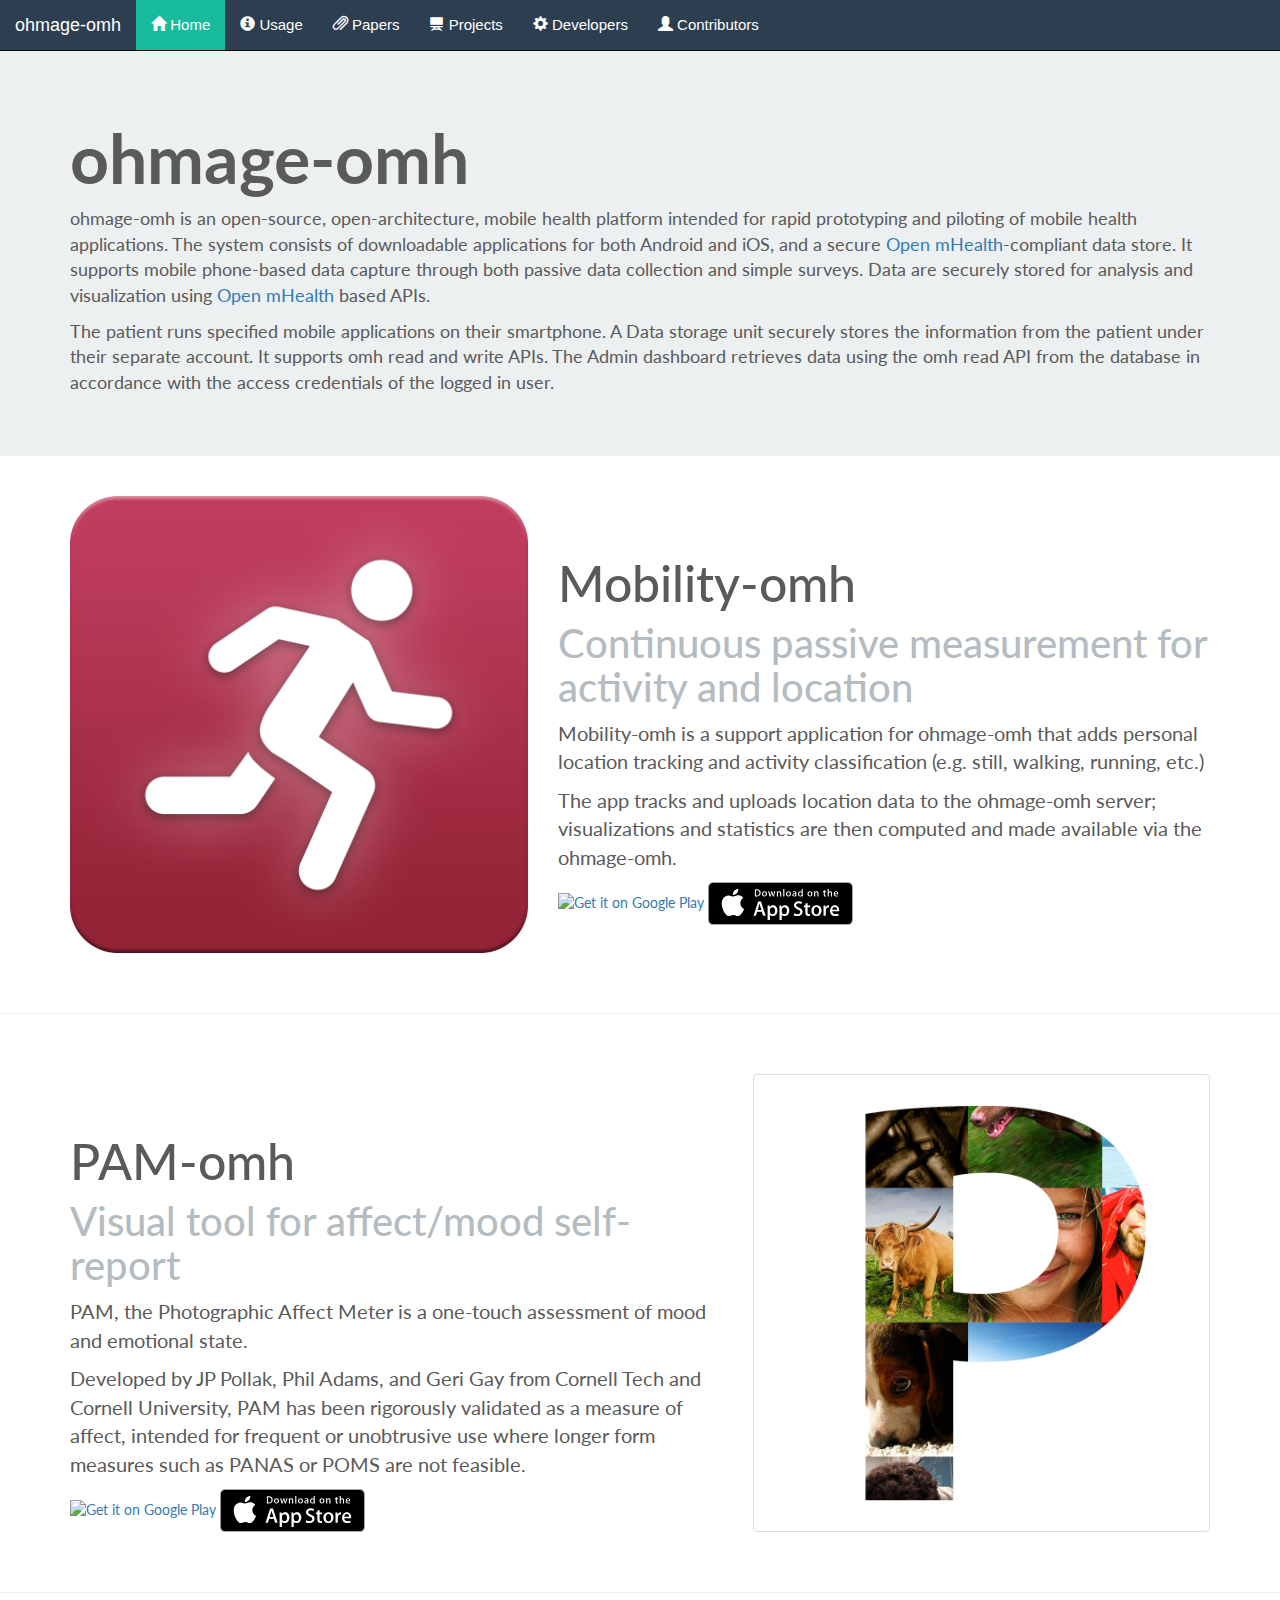
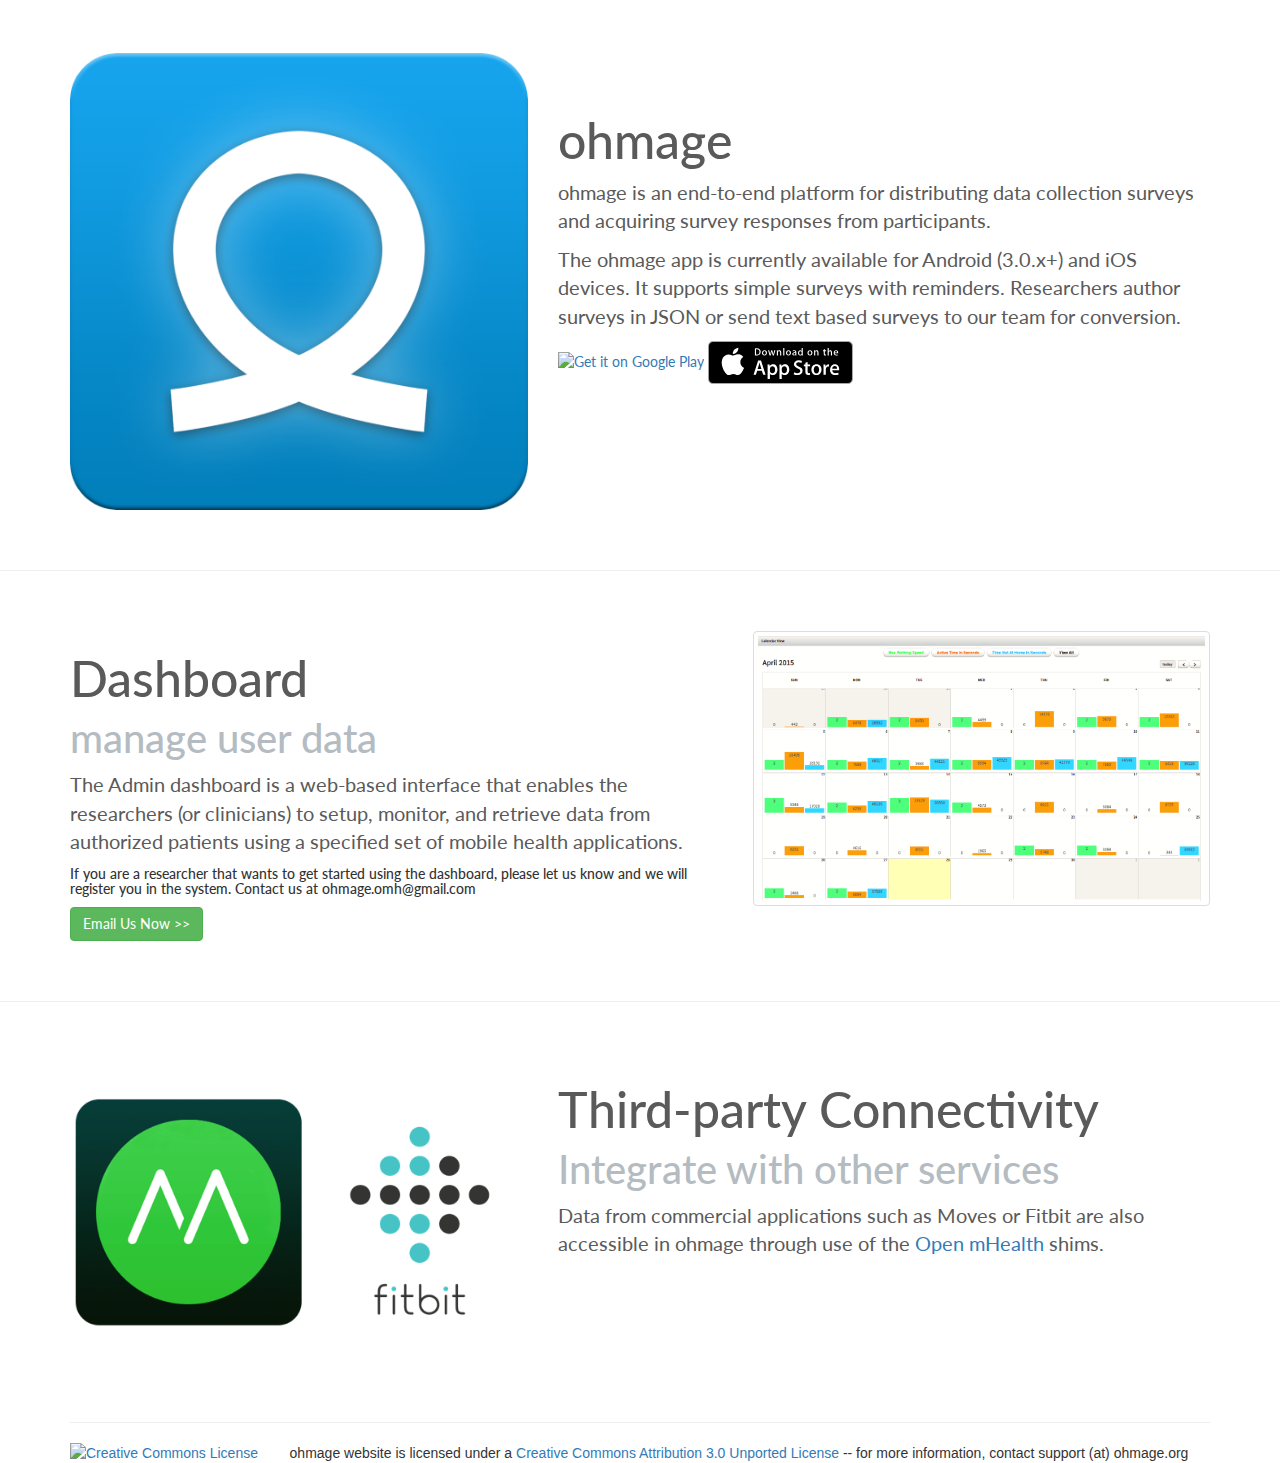
==== index.html @ 82a8e534 "Minor Content change" ====
<!DOCTYPE html PUBLIC "-//W3C//DTD XHTML 1.0 Transitional//EN" "http://www.w3.org/TR/xhtml1/DTD/xhtml1-transitional.dtd">
<html xmlns="http://www.w3.org/1999/xhtml">
<head>
<title>ohmage</title>
<meta http-equiv="content-type" content="text/html; charset=iso-8859-1"/>
<link href="style.css" rel="stylesheet" type="text/css"/>

<link rel="shortcut icon" href="static/images/favicon-gray.ico"/>

<!-- Begin IE Fixes (Don't touch unless you know what you're doing!)-->
	<!--[if IE]>
	<link type="text/css" href="ie.css" rel="stylesheet" />
	<![endif]-->
<!-- End of IE fixes -->
<!-- <link rel="stylesheet" href="foundation-5/css/foundation.css"> -->
  <!-- This is how you would link your custom stylesheet -->
<!-- <link rel="stylesheet" href="foundation-5/css/app.css"> -->

<link rel="stylesheet" href="https://maxcdn.bootstrapcdn.com/bootstrap/3.3.4/css/bootstrap.min.css">
<script src="https://maxcdn.bootstrapcdn.com/bootstrap/3.3.4/js/bootstrap.min.js"></script>

<link href='http://fonts.googleapis.com/css?family=Lato:300,400,700,900,100italic,300italic,400italic,700italic,900italic' rel='stylesheet' type='text/css'>
<!-- <script src="foundation-5/js/vendor/modernizr.js"></script> -->


</head>
<body>
  <div class="home-page">
    <nav class='navbar navbar-default navbar-static-top navbar-inverse'>
      <div class="container-fluid">
        <div class="navbar-header">
          <a class="navbar-brand" href="">
            <!-- <img src="login-logo.png"> -->
            ohmage-omh
          </a>
        </div>

        <ul class="nav navbar-nav header-area">
          <li class="active-background">
            <a class="item" href="index.html">
              <span class="glyphicon glyphicon-home" aria-hidden="true"></span> Home
            </a>
          </li>

          <li>
            <a class="item" href="usage.html">
             <span class="glyphicon glyphicon-info-sign" aria-hidden="true"></span> Usage
            </a>
          </li>

          <li>
            <a class="item" href="papers.html">
             <span class="glyphicon glyphicon-paperclip" aria-hidden="true"></span> Papers
            </a>
          </li>

          <li>
            <a class="item" href="projects.html">
              <span class="glyphicon glyphicon-blackboard" aria-hidden="true"></span> Projects
            </a>
          </li>

          <li>
            <a class="item" href="developer.html">
             <span class="glyphicon glyphicon-cog" aria-hidden="true"></span> Developers
            </a>
          </li>

          <li>
            <a class="item" href="contributors.html">
              <span class="glyphicon glyphicon-user" aria-hidden="true"></span> Contributors
            </a>
          </li>
        </ul>
      </div>
    </nav>
  </div>

  <div class="desc-page">
    <div class="container">
      <div class="row">
        <div class="col-md-12 desc-page-text">
          <h1>ohmage-omh</h1>
          <p>ohmage-omh is an open-source, open-architecture, mobile health platform intended for rapid prototyping and piloting of mobile health applications. The system consists of downloadable applications for both Android and iOS, and a secure <a href="http://www.openmhealth.org/">Open mHealth</a>-compliant data store. It supports mobile phone-based data capture through both passive data collection and simple surveys. Data are securely stored for analysis and visualization using <a href="http://www.openmhealth.org/">Open mHealth</a> based APIs.</p>

          <p>The patient runs specified mobile applications on their smartphone. A Data storage unit securely stores the information from the patient under their separate account. It supports omh read and write APIs. The Admin dashboard retrieves data using the omh read API from the database in accordance with the access credentials of the logged in user.</p>

          <!-- It supports mobile phone-based data capture through both passive data collection and simple surveys. Data are securely stored for analysis and visualization using based APIs. -->
        </div>
      </div>
    </div>
  </div>

  <div class="display-page">
    <div class="right-img-page container">
      <div class="row">
        <div class="col-md-5">
          <img src="static/images/mobility.png" class="img-rounded img-responsive" width="500" height="500">
        </div>

        <div class="col-md-7 more-padding-h1">
          <h1>Mobility-omh</h1>
          <h4>Continuous passive measurement for activity and location</h4>
          <p>Mobility-omh is a support application for ohmage-omh that adds personal location tracking and activity classification (e.g. still, walking, running, etc.)
          </p>
          <p>The app tracks and uploads location data to the ohmage-omh server; visualizations and statistics are then computed and made available via the ohmage-omh.</p>
          <a class="store_link play" target="_blank" href="https://play.google.com/store/apps/details?id=io.smalldatalab.android.mobility">
            <img alt="Get it on Google Play" src="https://developer.android.com/images/brand/en_generic_rgb_wo_45.png" />
          </a>
          <a class="store_link play" target="_blank" href="https://ohmage-omh.smalldata.io/ios/mobility.html"><img src="Download_on_the_App_Store_Badge_US-UK_135x40.svg" height='43'></a>
        </div>
      </div>
    </div>

    <hr>

    <div class="left-img-page container">
      <div class="row">
        <div class="col-md-7 more-padding-h1">
          <h1>PAM-omh</h1>
          <h4>Visual tool for affect/mood self-report</h4>
          <p>PAM, the Photographic Affect Meter is a one-touch assessment of mood and emotional state.
          </p>

          <p>Developed by JP Pollak, Phil Adams, and Geri Gay from Cornell Tech and Cornell University, PAM has been rigorously validated as a measure of affect, intended for frequent or unobtrusive use where longer form measures such as PANAS or POMS are not feasible.</p>
          <a class="store_link play" target="_blank" href="https://play.google.com/store/apps/details?id=io.smalldatalab.android.pam">
            <img alt="Get it on Google Play" src="https://developer.android.com/images/brand/en_generic_rgb_wo_45.png" />
          </a>
          <a class="store_link play" target="_blank" href="https://ohmage-omh.smalldata.io/ios/pam.html"><img src="Download_on_the_App_Store_Badge_US-UK_135x40.svg" height='43'></a>
        </div>

        <div class="col-md-5">
          <img src="static/images/pam.jpg" class="img-thumbnail img-responsive" width="500" height="500">
        </div>
      </div>
    </div>

    <hr>

    <div class="right-img-page container">
      <div class="row">
        <div class="col-md-5">
          <img src="static/images/ohmage.png" class="img-rounded img-responsive" width="500" height="500">
        </div>
        <div class="col-md-7 more-padding-h1">
          <h1>ohmage</h1>
          <p>ohmage is an end-to-end platform for distributing data collection surveys and acquiring survey responses from participants.
          </p>

          <p>The ohmage app is currently available for Android (3.0.x+) and iOS devices. It supports simple surveys with reminders. Researchers author surveys in JSON or send text based surveys to our team for conversion.
          </p>

            <a class="store_link play" target="_blank" href="https://play.google.com/store/apps/details?id=io.smalldatalab.android.ohmage">
              <img alt="Get it on Google Play" src="https://developer.android.com/images/brand/en_generic_rgb_wo_45.png" />
            </a>

            <a class="store_link itunes" href="https://ohmage-omh.smalldata.io/ios/ohmage.html" target="itunes_store"><img src="Download_on_the_App_Store_Badge_US-UK_135x40.svg" height='43'></a>
        </div>
      </div>
    </div>

    <hr>

    <div class="left-img-page container">
      <div class="row">
        <div class="col-md-7">
          <h1>Dashboard</h1>
          <h4>manage user data</h4>
          <p>The Admin dashboard is a web-based interface that enables the researchers (or clinicians) to setup, monitor, and retrieve data from authorized patients using a specified set of mobile health applications.</p>

          <h5>If you are a researcher that wants to get started using the dashboard, please let us know and we will register you in the system. Contact us at ohmage.omh@gmail.com</h5>
          <a href="mailto:ohmage.omh@gmail.com?Subject=Potential%20Researcher" target="_top"><button class="btn btn-success">Email Us Now >></button></a>
        </div>

        <div class="col-md-5">
          <img src="dashboard-image.png" class="img-thumbnail img-responsive">
        </div>
      </div>
    </div>

    <hr>

    <div class="right-img-page container">
      <div class="row">
        <div class="col-md-5">
          <img src="third-party.png" class="img-rounded img-responsive">
        </div>
        <div class="col-md-7">
          <h1>Third-party Connectivity</h1>
          <h4>Integrate with other services</h4>
          <p>Data from commercial applications such as Moves or Fitbit are also accessible in ohmage through use of the <a href="http://www.openmhealth.org/">Open mHealth</a> shims.</p>

          <a href="">
            <!-- <button class="btn btn-success">Learn More >></button> -->
          </a>

        </div>
      </div>
    </div>

    <nav class="footer">
      <div class="container">
        <div class="row">
          <div class="col-md-12">
            <hr>
            <a rel="license" href="http://creativecommons.org/licenses/by/3.0/deed.en_US"><img alt="Creative Commons License" style="border-width:0; float: left; margin-right: 10px;" src="http://i.creativecommons.org/l/by/3.0/80x15.png"></a>
            <span xmlns:dct="http://purl.org/dc/terms/" property="dct:title">ohmage website</span> is licensed under a <a rel="license" href="http://creativecommons.org/licenses/by/3.0/deed.en_US">Creative Commons Attribution 3.0 Unported License</a> -- for more information, contact support (at) ohmage.org
          </div>
        </div>
      </div>
    </nav>
  </div>
</body>
</html>
---- style.css ----
/*
=======================================================
Lemon CSS

Released for OSWD and OWD.
Coded by Anthony Yeung (http://smallpark.org)
May 24 2005
It would be nice if you could leave this here, thanks.
=======================================================
*/



html {
	font-family: "Lato", "Helvetica Neue", Helvetica, Arial, sans-serif;
	text-align:center;
	background-color: #ecf0f1;
	height: 100%;

}
.wrapper {
	min-height: 100%;
	background-color: #ecf0f1;
}

.contributor-area {
  padding-bottom: 200px;
}
.developer-content {
	margin-bottom: 280px;
}
.name h1 {
	color: white;
	background-color: #2c3e50;
}

.desc-page {
	background-color: #ecf0f1;
	width: 100%;
	padding-top: 50px;
	padding-bottom: 50px;
}

.desc-page-text {
	text-align: left;
	font-family: "Lato", "Helvetica Neue", Helvetica, Arial, sans-serif;
  font-size: 18px;
  color: #5a5a5a;
}

.desc-page-text h1 {
	font-size: 68px;
	font-weight: bold;
	color: #5a5a5a;
}

.right-img-page {
	text-align: left;
	font-family: "Lato", "Helvetica Neue", Helvetica, Arial, sans-serif;
	padding-top: 40px;
	padding-bottom: 40px;
}

.right-img-page p {
	font-size: 20px;
	color: #5a5a5a;
}


.left-img-page {
	text-align: left;
	font-family: "Lato", "Helvetica Neue", Helvetica, Arial, sans-serif;
	padding-top: 40px;
	padding-bottom: 40px;
}

.left-img-page h1 {
  color: #5a5a5a;
  font-size: 50px;
}

.more-padding-h1 h1 {
	margin-top: 60px;
}

.left-img-page h4 {
  color: #b4bcc2;
  font-size: 40px;
}

.right-img-page h1 {
  color: #5a5a5a;
  font-size: 50px;
}

.right-img-page h4 {
  color: #b4bcc2;
  font-size: 40px;
}

.navbar {
	margin-bottom: 0 !important;
	background-color: #2c3e50 !important;
	font-size: 15px;
}
.navbar-brand {
	color: white !important;
}

.navbar-default .navbar-nav > li > a {
	color: white !important;
}

.navbar-default .navbar-nav > li > a:hover {
	color: #18bc9c !important;
}

.btn-primary {
  background-color: #2c3e50 !important;
  font-size: 20px;
  padding: 18px 27px !important;
}

.left-img-page p {
	font-size: 20px;
	color: #5a5a5a;
}

.content-area {
	background-color: #ecf0f1;
	text-align: left;
	padding-top: 20px;
}

.content-area h1 {
  font-size: 45px;
  font-weight: bold;
	color: #5a5a5a;
}

.content-area h4 {
  font-size: 25px;
	color: #b4bcc2;
}

.dl-horizontal dt {
  font-size: 20px;
	color: #b4bcc2;
	white-space: normal;
	width: 600px;
}

.developer-content a {
	font-size: 17px;
}

.developer-content b {
	font-size: 22px;
}

.researcher-area dd {
  padding-top: 10px;
  font-size: 15px;
}



.active-background {
	background-color: #18bc9c;
}
---- ie.css ----
/* IE CSS Fixes for IE 6.0 */

#navigation {
padding-top: 15px;
float: right;
}
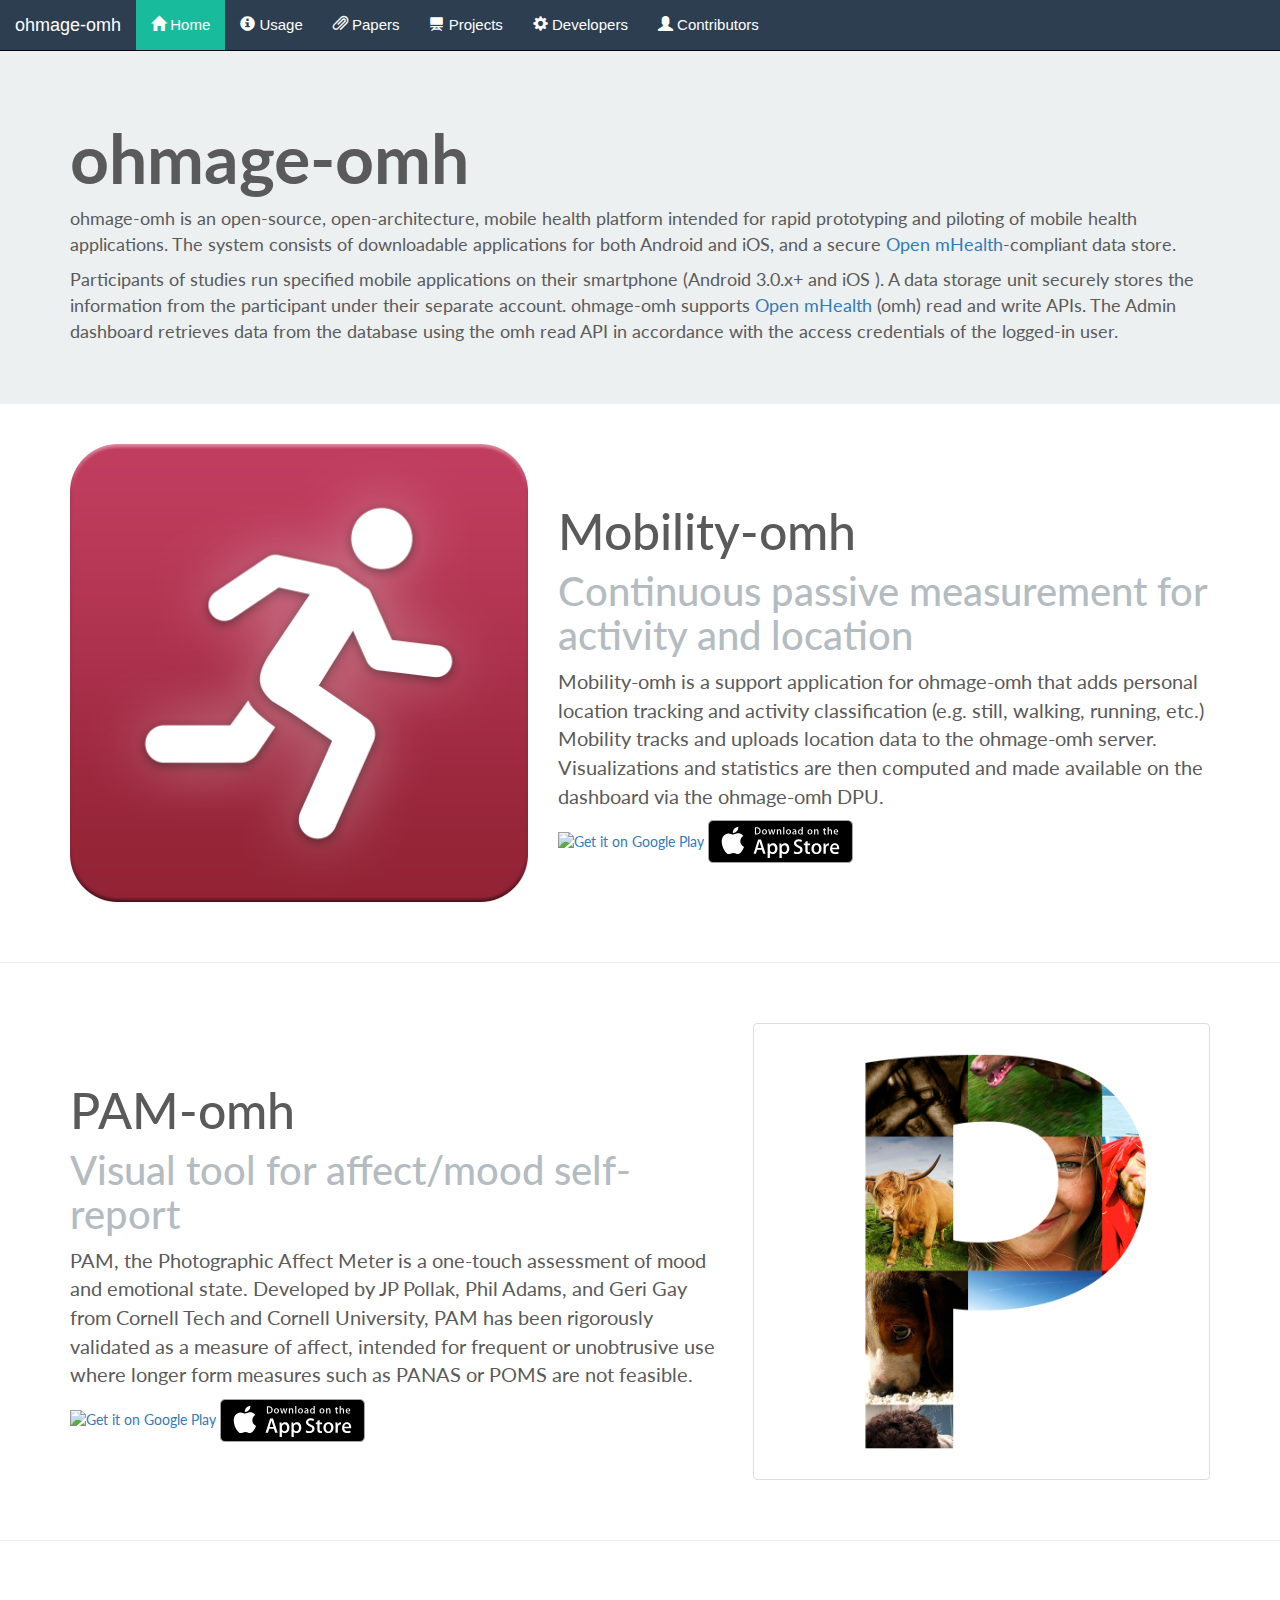
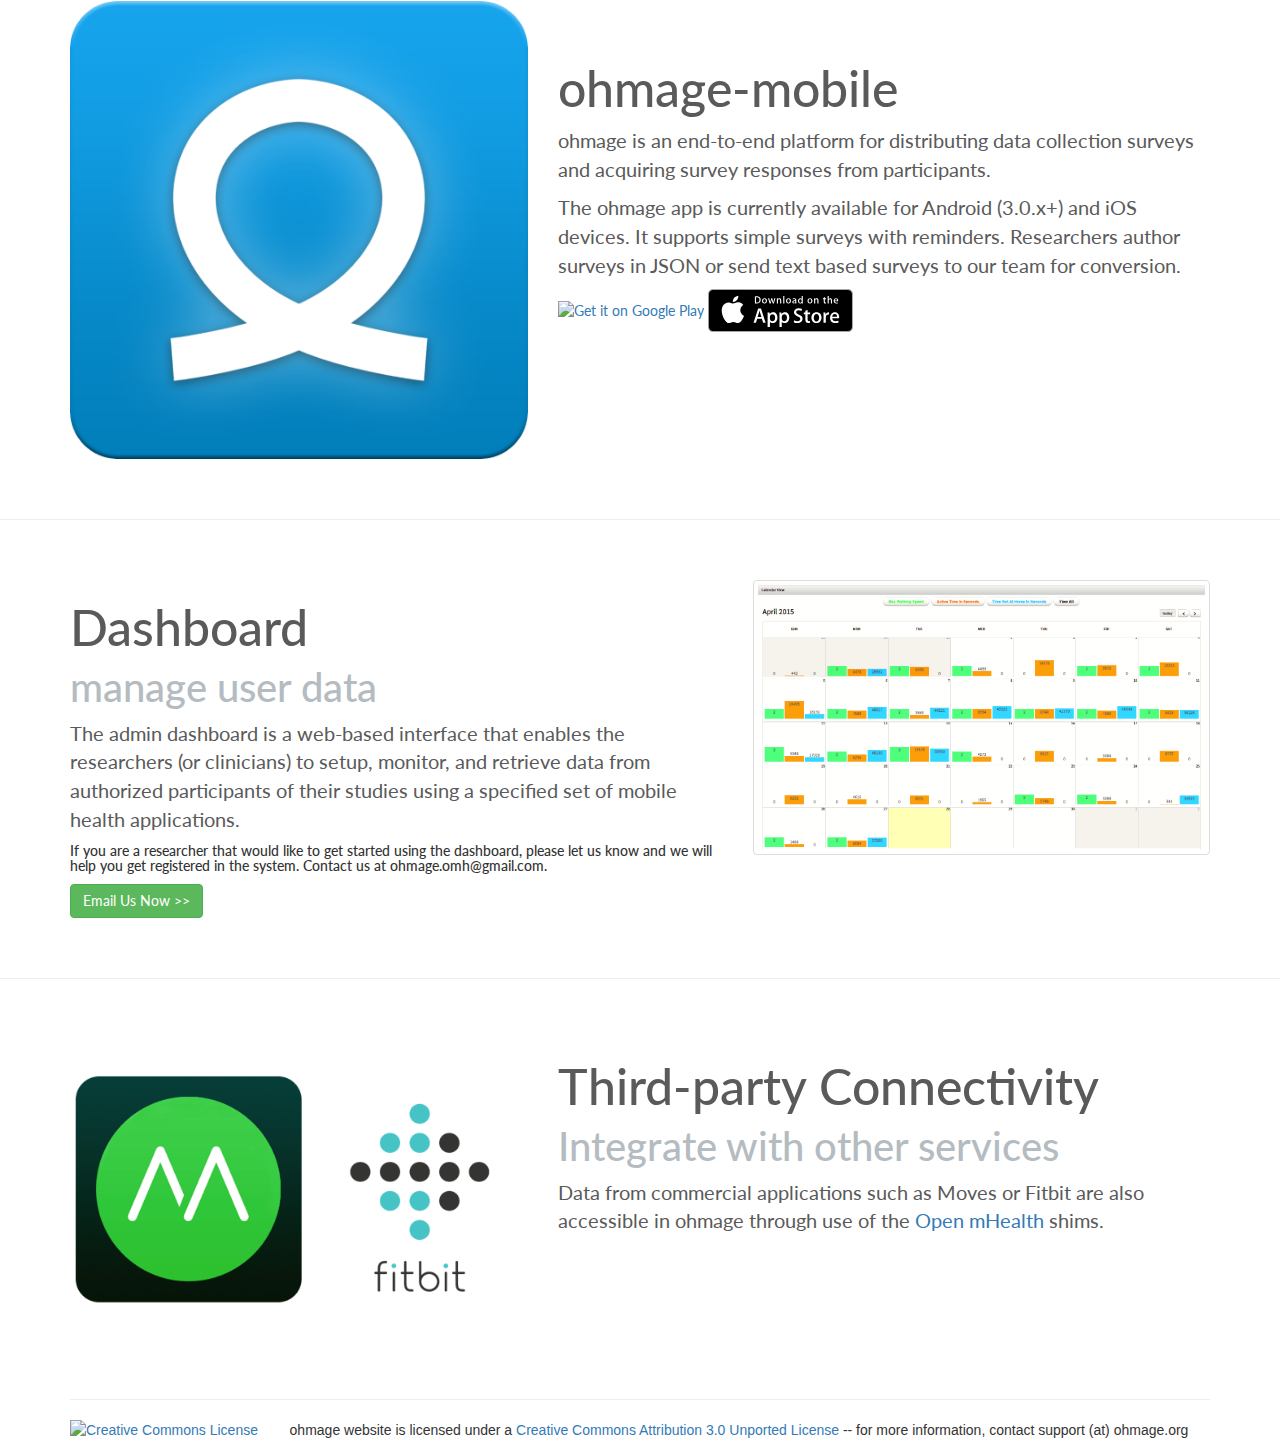
==== commit e770ed9b: "Review from Ivy" ====
--- a/index.html
+++ b/index.html
@@ -81,9 +81,9 @@
       <div class="row">
         <div class="col-md-12 desc-page-text">
           <h1>ohmage-omh</h1>
-          <p>ohmage-omh is an open-source, open-architecture, mobile health platform intended for rapid prototyping and piloting of mobile health applications. The system consists of downloadable applications for both Android and iOS, and a secure <a href="http://www.openmhealth.org/">Open mHealth</a>-compliant data store. It supports mobile phone-based data capture through both passive data collection and simple surveys. Data are securely stored for analysis and visualization using <a href="http://www.openmhealth.org/">Open mHealth</a> based APIs.</p>
-
-          <p>The patient runs specified mobile applications on their smartphone. A Data storage unit securely stores the information from the patient under their separate account. It supports omh read and write APIs. The Admin dashboard retrieves data using the omh read API from the database in accordance with the access credentials of the logged in user.</p>
+          <p>ohmage-omh is an open-source, open-architecture, mobile health platform intended for rapid prototyping and piloting of mobile health applications. The system consists of downloadable applications for both Android and iOS, and a secure <a href="http://www.openmhealth.org/">Open mHealth</a>-compliant data store.</p>
+
+          <p>Participants of studies run specified mobile applications on their smartphone (Android 3.0.x+ and iOS ). A data storage unit securely stores the information from the participant under their separate account. ohmage-omh supports <a href="http://www.openmhealth.org/">Open mHealth</a> (omh) read and write APIs. The Admin dashboard retrieves data from the database using the omh read API in accordance with the access credentials of the logged-in user.</p>
 
           <!-- It supports mobile phone-based data capture through both passive data collection and simple surveys. Data are securely stored for analysis and visualization using based APIs. -->
         </div>
@@ -101,9 +101,8 @@
         <div class="col-md-7 more-padding-h1">
           <h1>Mobility-omh</h1>
           <h4>Continuous passive measurement for activity and location</h4>
-          <p>Mobility-omh is a support application for ohmage-omh that adds personal location tracking and activity classification (e.g. still, walking, running, etc.)
-          </p>
-          <p>The app tracks and uploads location data to the ohmage-omh server; visualizations and statistics are then computed and made available via the ohmage-omh.</p>
+          <p>Mobility-omh is a support application for ohmage-omh that adds personal location tracking and activity classification (e.g. still, walking, running, etc.) Mobility tracks and uploads location data to the ohmage-omh server. Visualizations and statistics are then computed and made available on the dashboard via the ohmage-omh DPU.</p>
+
           <a class="store_link play" target="_blank" href="https://play.google.com/store/apps/details?id=io.smalldatalab.android.mobility">
             <img alt="Get it on Google Play" src="https://developer.android.com/images/brand/en_generic_rgb_wo_45.png" />
           </a>
@@ -119,10 +118,7 @@
         <div class="col-md-7 more-padding-h1">
           <h1>PAM-omh</h1>
           <h4>Visual tool for affect/mood self-report</h4>
-          <p>PAM, the Photographic Affect Meter is a one-touch assessment of mood and emotional state.
-          </p>
-
-          <p>Developed by JP Pollak, Phil Adams, and Geri Gay from Cornell Tech and Cornell University, PAM has been rigorously validated as a measure of affect, intended for frequent or unobtrusive use where longer form measures such as PANAS or POMS are not feasible.</p>
+          <p>PAM, the Photographic Affect Meter is a one-touch assessment of mood and emotional state. Developed by JP Pollak, Phil Adams, and Geri Gay from Cornell Tech and Cornell University, PAM has been rigorously validated as a measure of affect, intended for frequent or unobtrusive use where longer form measures such as PANAS or POMS are not feasible.</p>
           <a class="store_link play" target="_blank" href="https://play.google.com/store/apps/details?id=io.smalldatalab.android.pam">
             <img alt="Get it on Google Play" src="https://developer.android.com/images/brand/en_generic_rgb_wo_45.png" />
           </a>
@@ -143,7 +139,7 @@
           <img src="static/images/ohmage.png" class="img-rounded img-responsive" width="500" height="500">
         </div>
         <div class="col-md-7 more-padding-h1">
-          <h1>ohmage</h1>
+          <h1>ohmage-mobile</h1>
           <p>ohmage is an end-to-end platform for distributing data collection surveys and acquiring survey responses from participants.
           </p>
 
@@ -166,9 +162,9 @@
         <div class="col-md-7">
           <h1>Dashboard</h1>
           <h4>manage user data</h4>
-          <p>The Admin dashboard is a web-based interface that enables the researchers (or clinicians) to setup, monitor, and retrieve data from authorized patients using a specified set of mobile health applications.</p>
-
-          <h5>If you are a researcher that wants to get started using the dashboard, please let us know and we will register you in the system. Contact us at ohmage.omh@gmail.com</h5>
+          <p>The admin dashboard is a web-based interface that enables the researchers (or clinicians) to setup, monitor, and retrieve data from authorized participants of their studies using a specified set of mobile health applications.</p>
+
+          <h5>If you are a researcher that would like to get started using the dashboard, please let us know and we will help you get registered in the system. Contact us at ohmage.omh@gmail.com.</h5>
           <a href="mailto:ohmage.omh@gmail.com?Subject=Potential%20Researcher" target="_top"><button class="btn btn-success">Email Us Now >></button></a>
         </div>
 
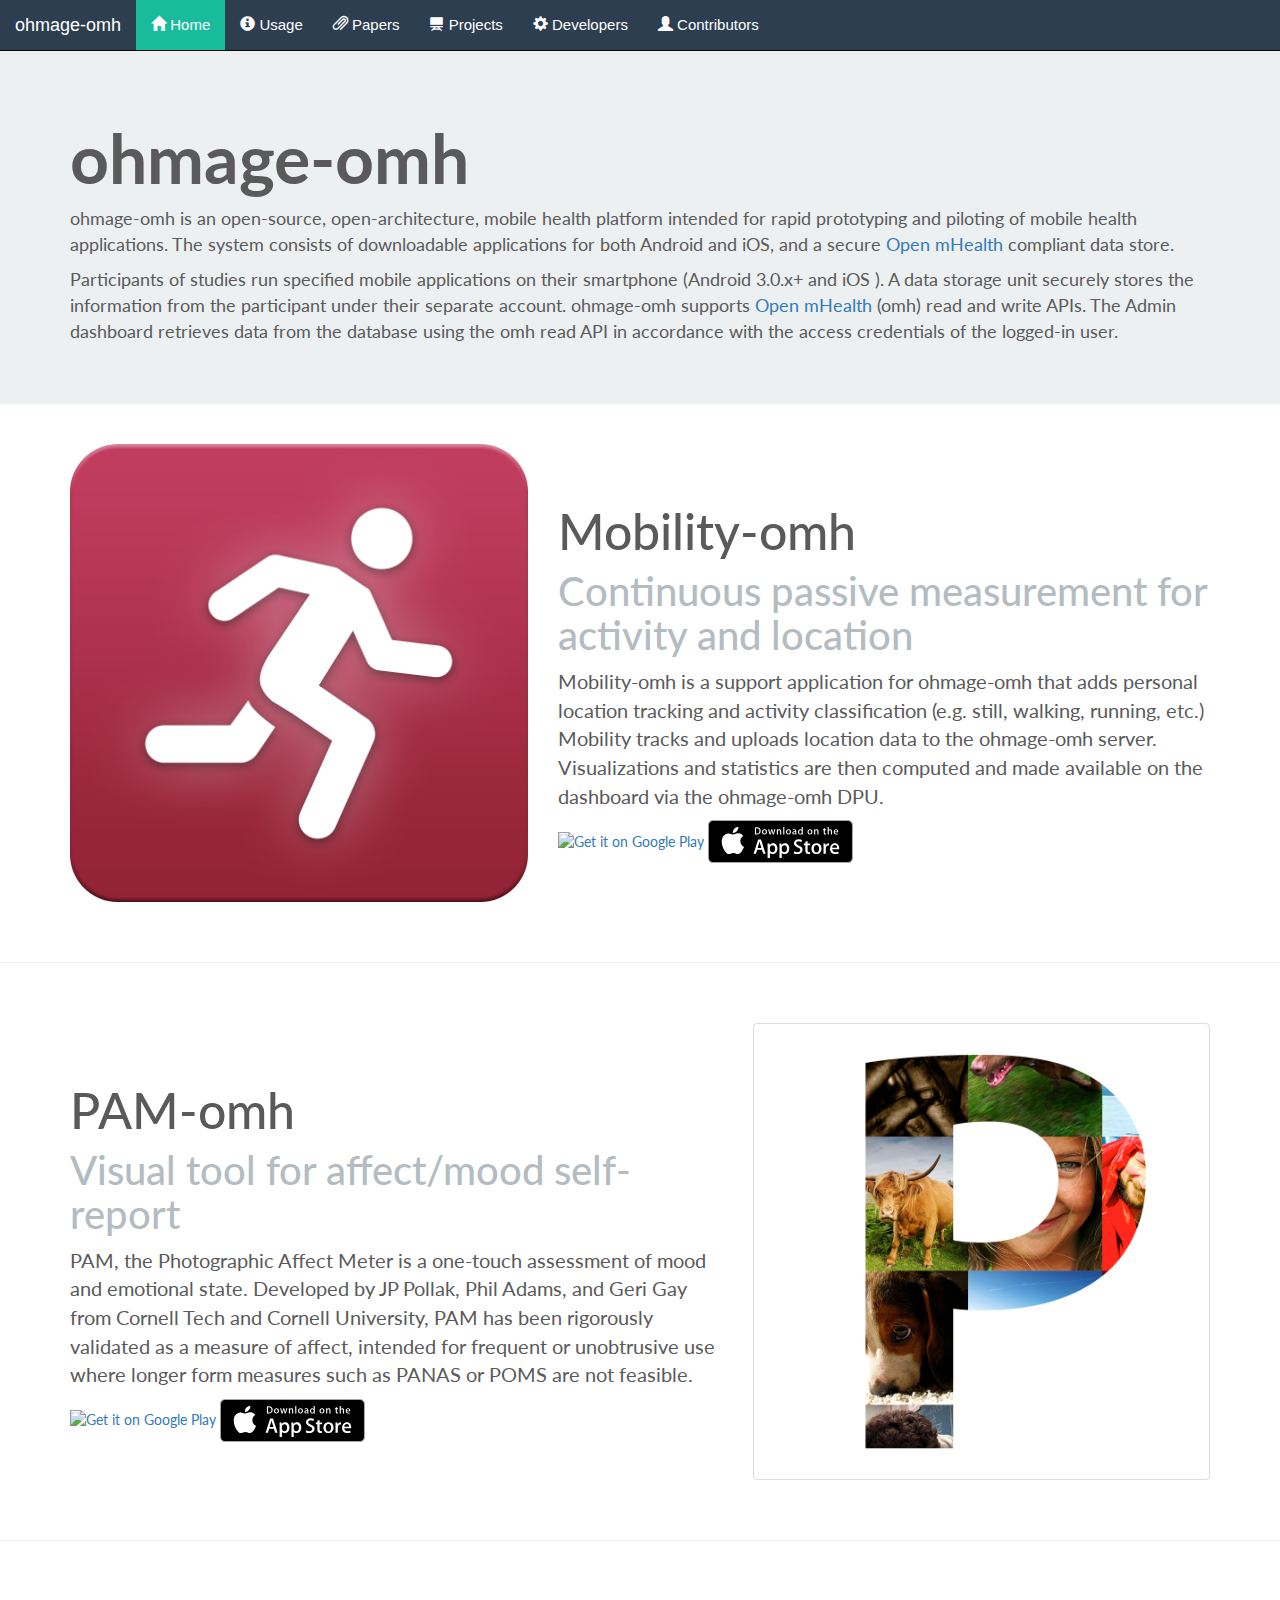
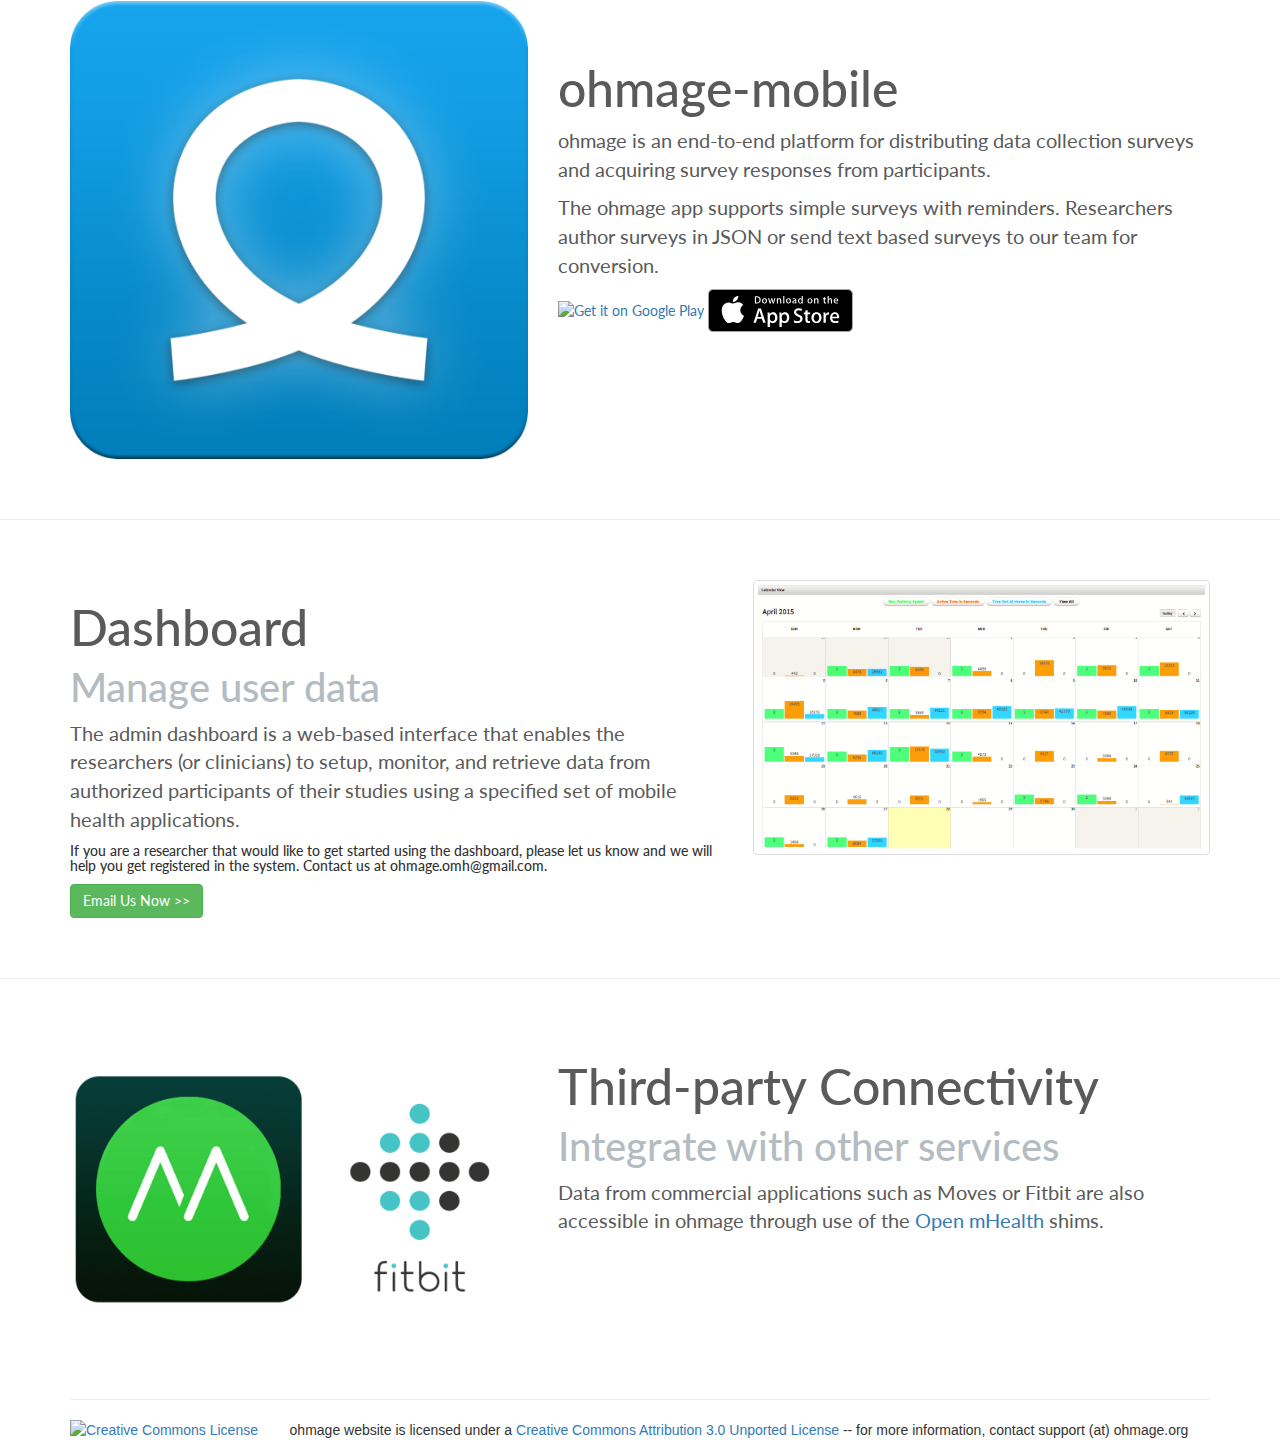
==== commit 848d8253: "Double checking for content" ====
--- a/index.html
+++ b/index.html
@@ -81,7 +81,7 @@
       <div class="row">
         <div class="col-md-12 desc-page-text">
           <h1>ohmage-omh</h1>
-          <p>ohmage-omh is an open-source, open-architecture, mobile health platform intended for rapid prototyping and piloting of mobile health applications. The system consists of downloadable applications for both Android and iOS, and a secure <a href="http://www.openmhealth.org/">Open mHealth</a>-compliant data store.</p>
+          <p>ohmage-omh is an open-source, open-architecture, mobile health platform intended for rapid prototyping and piloting of mobile health applications. The system consists of downloadable applications for both Android and iOS, and a secure <a href="http://www.openmhealth.org/">Open mHealth</a> compliant data store.</p>
 
           <p>Participants of studies run specified mobile applications on their smartphone (Android 3.0.x+ and iOS ). A data storage unit securely stores the information from the participant under their separate account. ohmage-omh supports <a href="http://www.openmhealth.org/">Open mHealth</a> (omh) read and write APIs. The Admin dashboard retrieves data from the database using the omh read API in accordance with the access credentials of the logged-in user.</p>
 
@@ -143,7 +143,7 @@
           <p>ohmage is an end-to-end platform for distributing data collection surveys and acquiring survey responses from participants.
           </p>
 
-          <p>The ohmage app is currently available for Android (3.0.x+) and iOS devices. It supports simple surveys with reminders. Researchers author surveys in JSON or send text based surveys to our team for conversion.
+          <p>The ohmage app supports simple surveys with reminders. Researchers author surveys in JSON or send text based surveys to our team for conversion.
           </p>
 
             <a class="store_link play" target="_blank" href="https://play.google.com/store/apps/details?id=io.smalldatalab.android.ohmage">
@@ -161,7 +161,7 @@
       <div class="row">
         <div class="col-md-7">
           <h1>Dashboard</h1>
-          <h4>manage user data</h4>
+          <h4>Manage user data</h4>
           <p>The admin dashboard is a web-based interface that enables the researchers (or clinicians) to setup, monitor, and retrieve data from authorized participants of their studies using a specified set of mobile health applications.</p>
 
           <h5>If you are a researcher that would like to get started using the dashboard, please let us know and we will help you get registered in the system. Contact us at ohmage.omh@gmail.com.</h5>
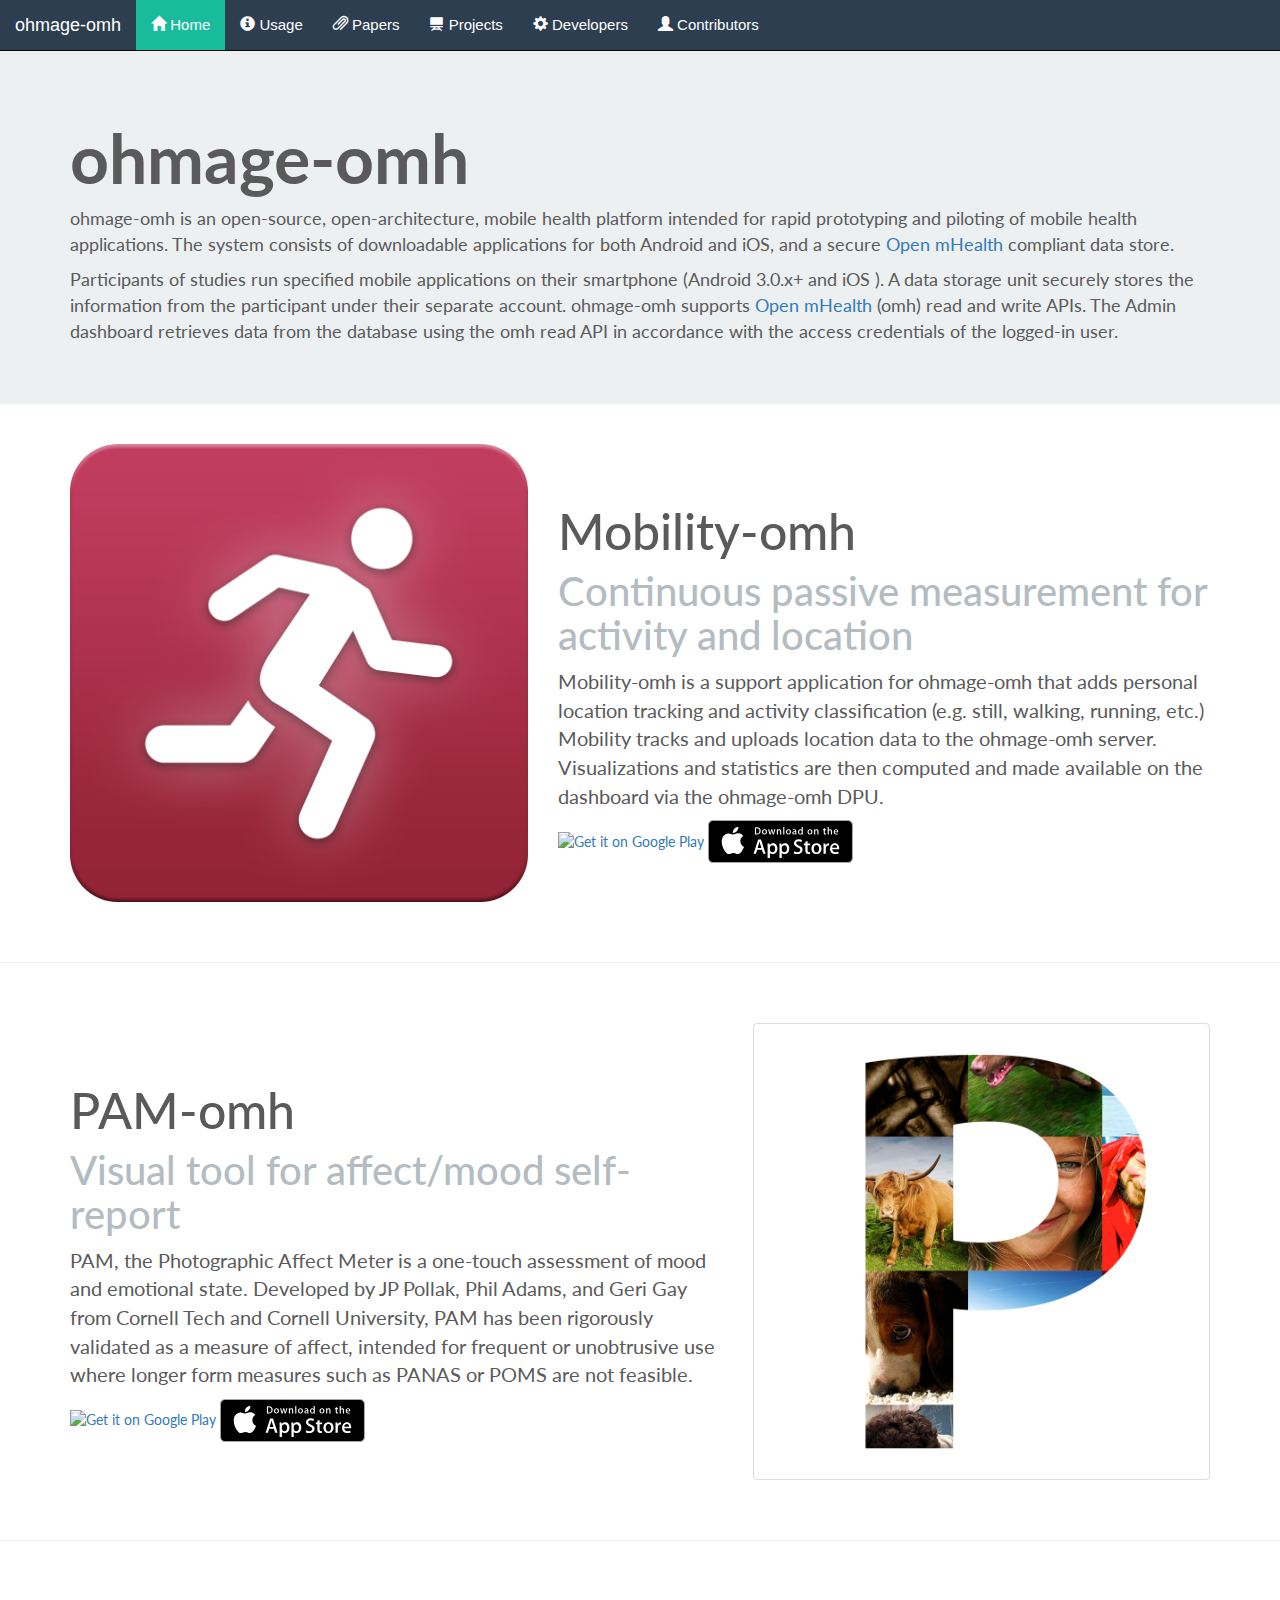
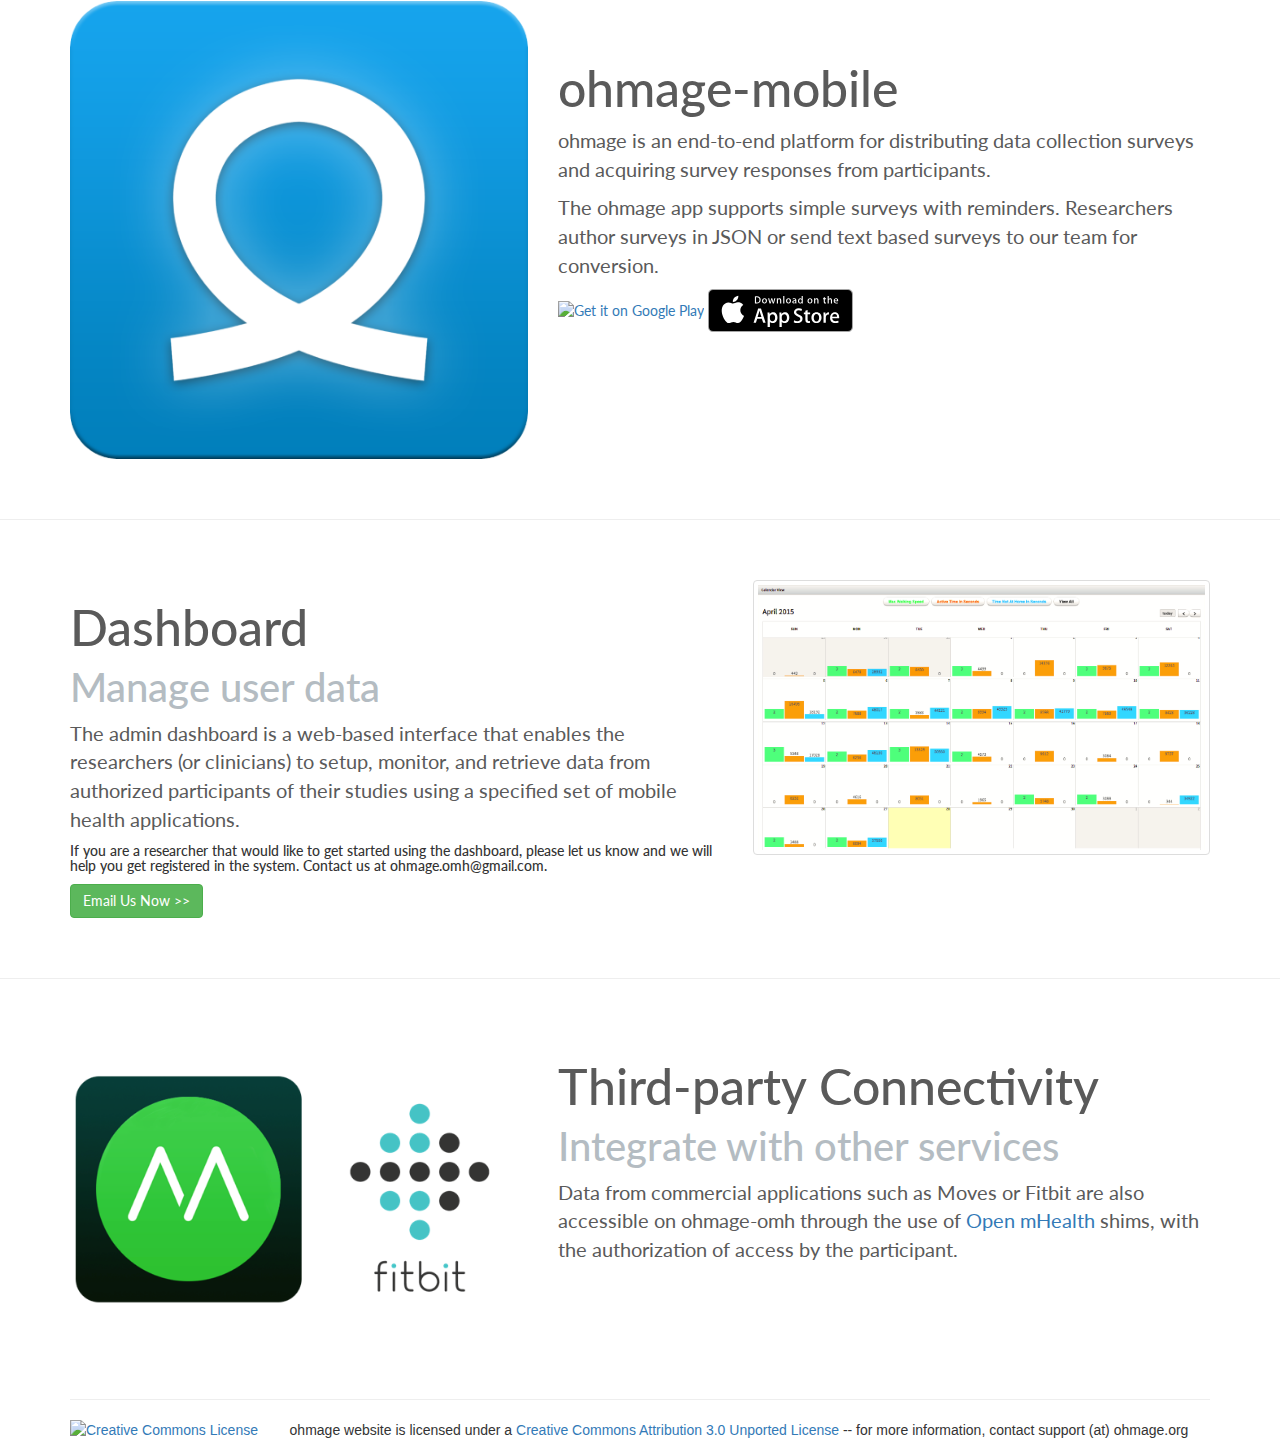
==== commit 59048750: "Update the iStore links" ====
--- a/index.html
+++ b/index.html
@@ -106,7 +106,7 @@
           <a class="store_link play" target="_blank" href="https://play.google.com/store/apps/details?id=io.smalldatalab.android.mobility">
             <img alt="Get it on Google Play" src="https://developer.android.com/images/brand/en_generic_rgb_wo_45.png" />
           </a>
-          <a class="store_link play" target="_blank" href="https://ohmage-omh.smalldata.io/ios/mobility.html"><img src="Download_on_the_App_Store_Badge_US-UK_135x40.svg" height='43'></a>
+          <a class="store_link play" target="_blank" href="https://appsto.re/us/Dcft5.i"><img src="Download_on_the_App_Store_Badge_US-UK_135x40.svg" height='43'></a>
         </div>
       </div>
     </div>
@@ -122,7 +122,7 @@
           <a class="store_link play" target="_blank" href="https://play.google.com/store/apps/details?id=io.smalldatalab.android.pam">
             <img alt="Get it on Google Play" src="https://developer.android.com/images/brand/en_generic_rgb_wo_45.png" />
           </a>
-          <a class="store_link play" target="_blank" href="https://ohmage-omh.smalldata.io/ios/pam.html"><img src="Download_on_the_App_Store_Badge_US-UK_135x40.svg" height='43'></a>
+          <a class="store_link play" target="_blank" href="https://appsto.re/us/pQun5.i"><img src="Download_on_the_App_Store_Badge_US-UK_135x40.svg" height='43'></a>
         </div>
 
         <div class="col-md-5">
@@ -150,7 +150,7 @@
               <img alt="Get it on Google Play" src="https://developer.android.com/images/brand/en_generic_rgb_wo_45.png" />
             </a>
 
-            <a class="store_link itunes" href="https://ohmage-omh.smalldata.io/ios/ohmage.html" target="itunes_store"><img src="Download_on_the_App_Store_Badge_US-UK_135x40.svg" height='43'></a>
+            <a class="store_link itunes" href="https://appsto.re/us/Dpvn5.i" target="itunes_store"><img src="Download_on_the_App_Store_Badge_US-UK_135x40.svg" height='43'></a>
         </div>
       </div>
     </div>
@@ -184,7 +184,8 @@
         <div class="col-md-7">
           <h1>Third-party Connectivity</h1>
           <h4>Integrate with other services</h4>
-          <p>Data from commercial applications such as Moves or Fitbit are also accessible in ohmage through use of the <a href="http://www.openmhealth.org/">Open mHealth</a> shims.</p>
+
+          <p>Data from commercial applications such as Moves or Fitbit are also accessible on ohmage-omh through the use of <a href="http://www.openmhealth.org/">Open mHealth</a> shims, with the authorization of access by the participant.</p>
 
           <a href="">
             <!-- <button class="btn btn-success">Learn More >></button> -->
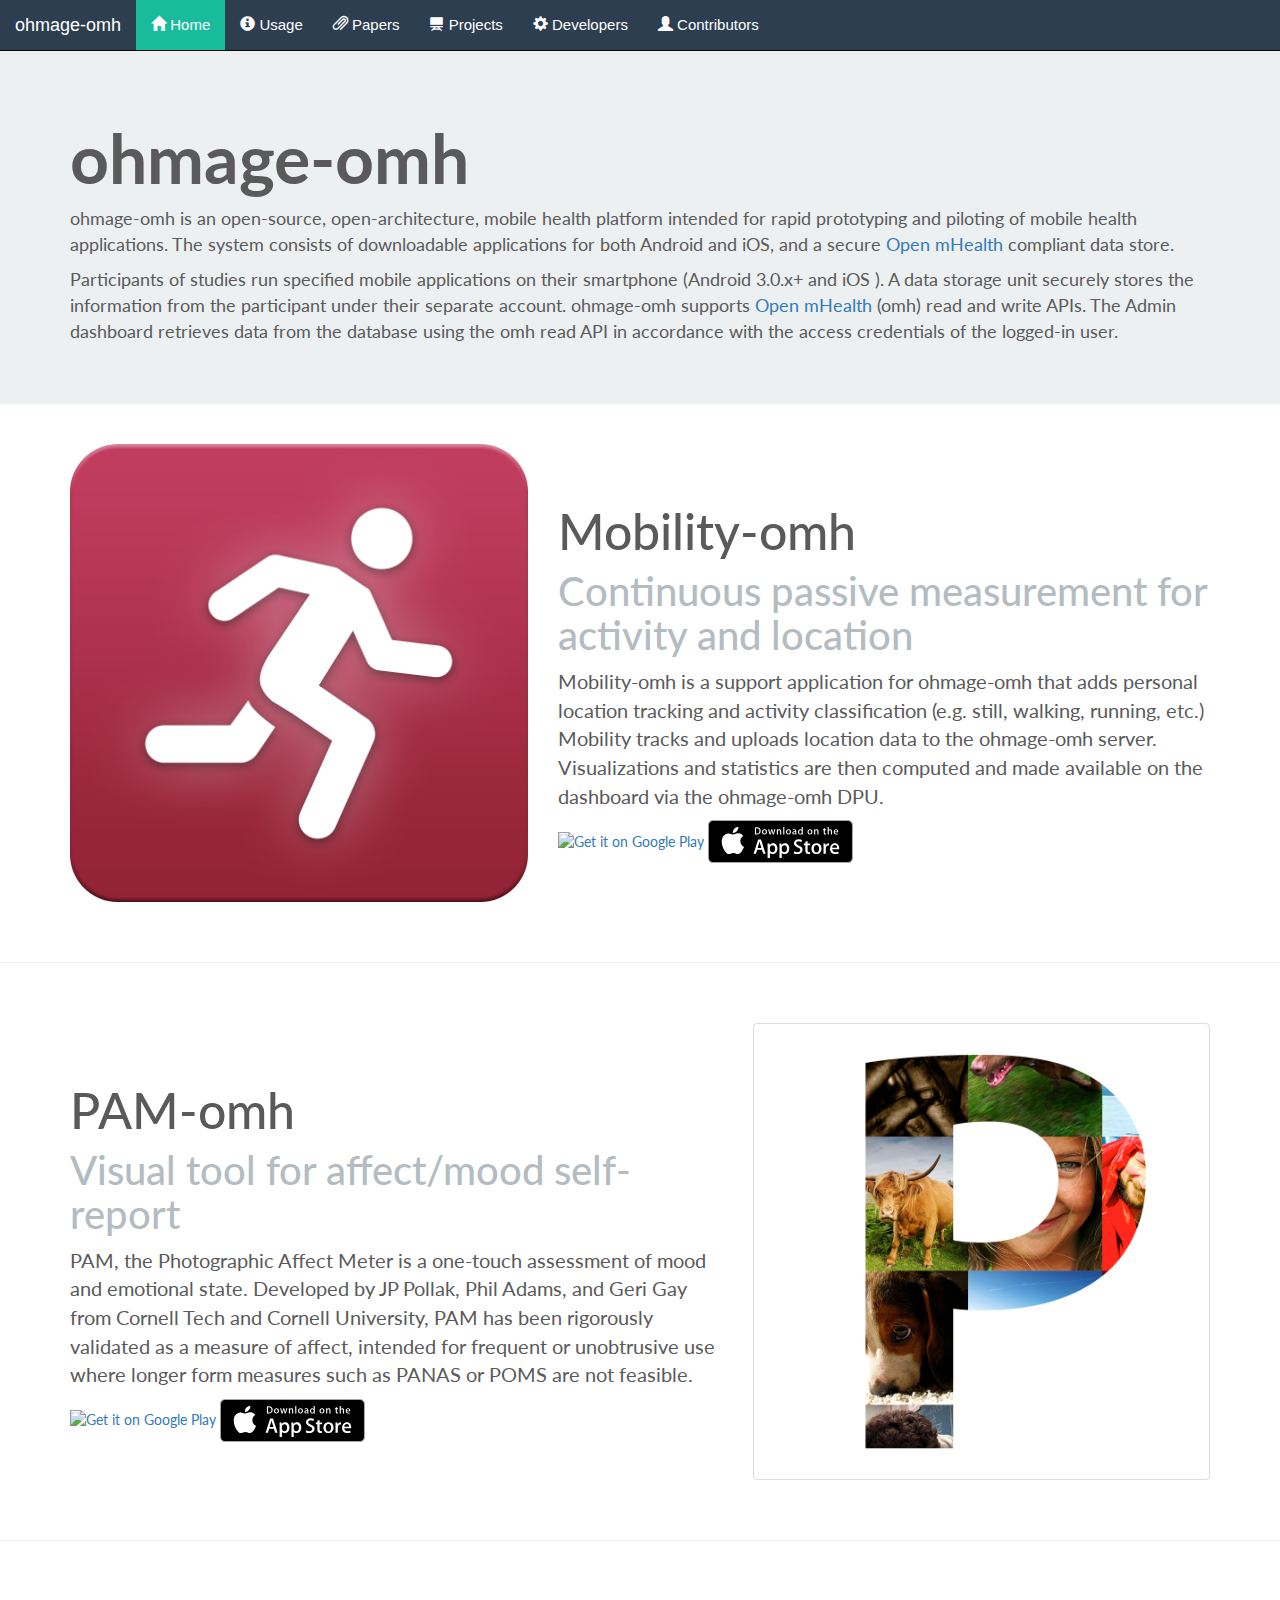
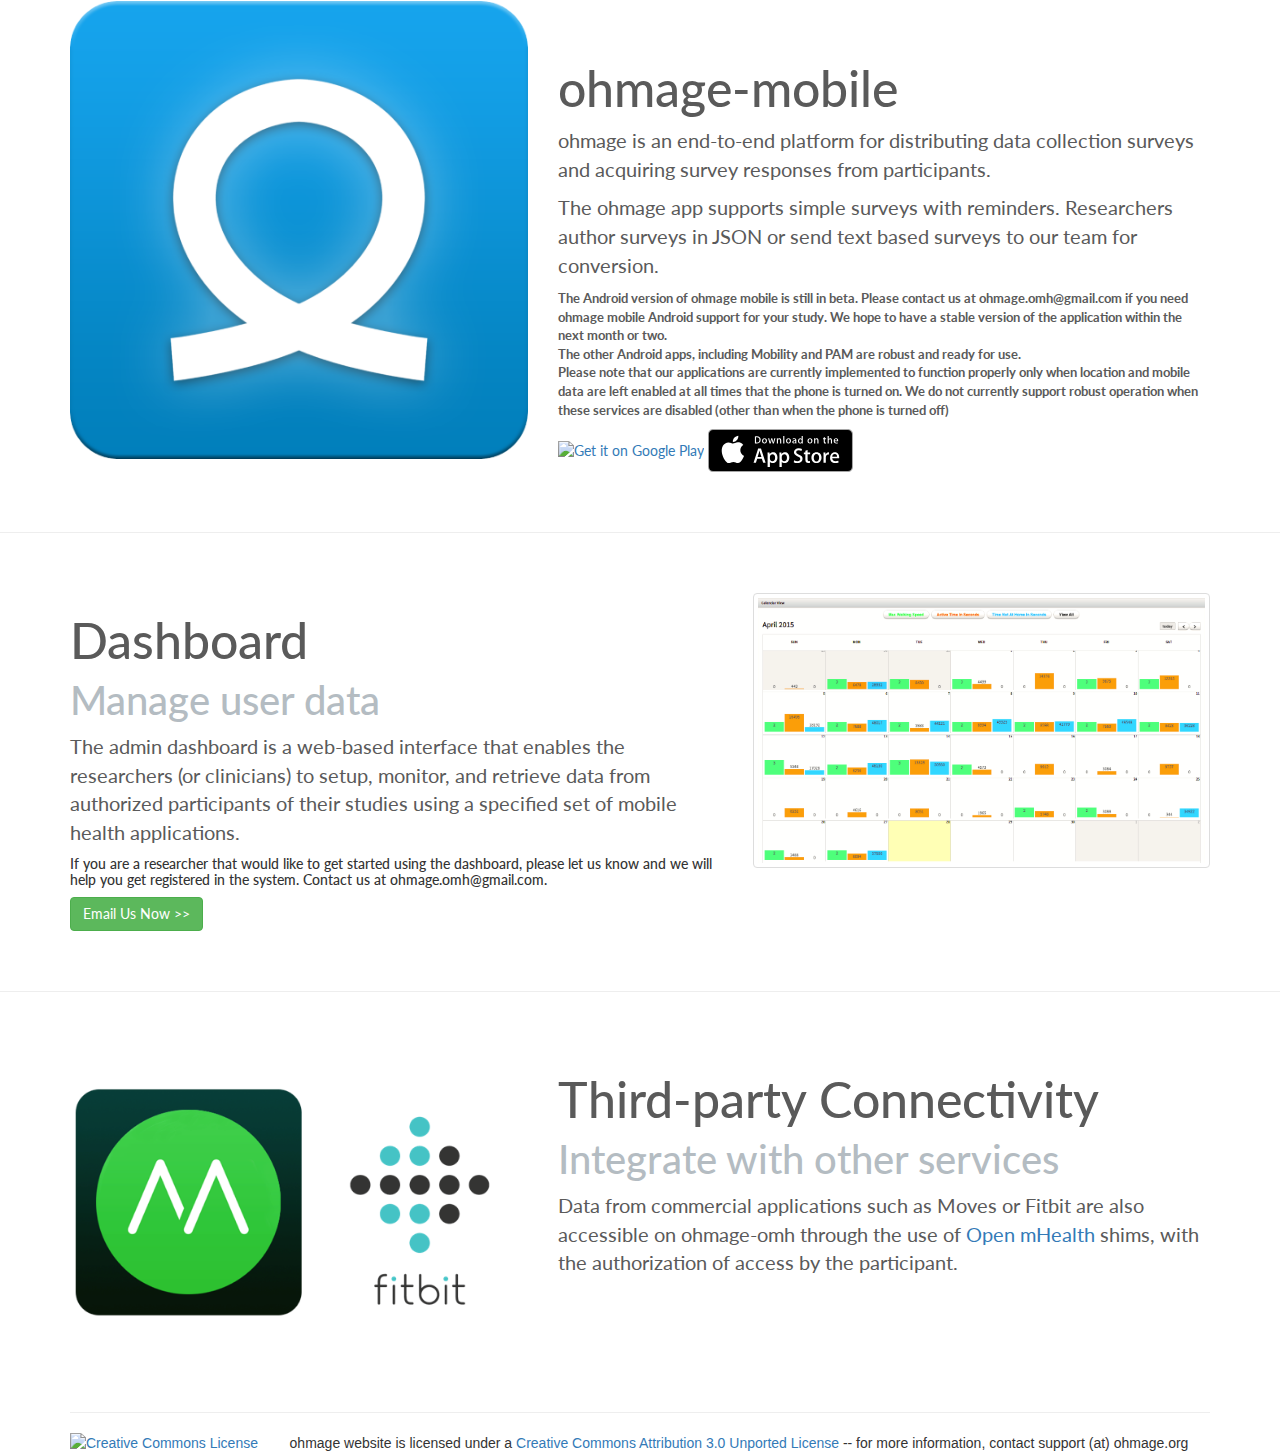
==== commit d6ab0a20: "Fix src for Google Play brand icon." ====
--- a/index.html
+++ b/index.html
@@ -85,6 +85,7 @@
 
           <p>Participants of studies run specified mobile applications on their smartphone (Android 3.0.x+ and iOS ). A data storage unit securely stores the information from the participant under their separate account. ohmage-omh supports <a href="http://www.openmhealth.org/">Open mHealth</a> (omh) read and write APIs. The Admin dashboard retrieves data from the database using the omh read API in accordance with the access credentials of the logged-in user.</p>
 
+
           <!-- It supports mobile phone-based data capture through both passive data collection and simple surveys. Data are securely stored for analysis and visualization using based APIs. -->
         </div>
       </div>
@@ -104,7 +105,7 @@
           <p>Mobility-omh is a support application for ohmage-omh that adds personal location tracking and activity classification (e.g. still, walking, running, etc.) Mobility tracks and uploads location data to the ohmage-omh server. Visualizations and statistics are then computed and made available on the dashboard via the ohmage-omh DPU.</p>
 
           <a class="store_link play" target="_blank" href="https://play.google.com/store/apps/details?id=io.smalldatalab.android.mobility">
-            <img alt="Get it on Google Play" src="https://developer.android.com/images/brand/en_generic_rgb_wo_45.png" />
+            <img alt="Get it on Google Play" src="https://play.google.com/intl/en_us/badges/images/generic/en-play-badge.png" />
           </a>
           <a class="store_link play" target="_blank" href="https://appsto.re/us/Dcft5.i"><img src="Download_on_the_App_Store_Badge_US-UK_135x40.svg" height='43'></a>
         </div>
@@ -120,7 +121,7 @@
           <h4>Visual tool for affect/mood self-report</h4>
           <p>PAM, the Photographic Affect Meter is a one-touch assessment of mood and emotional state. Developed by JP Pollak, Phil Adams, and Geri Gay from Cornell Tech and Cornell University, PAM has been rigorously validated as a measure of affect, intended for frequent or unobtrusive use where longer form measures such as PANAS or POMS are not feasible.</p>
           <a class="store_link play" target="_blank" href="https://play.google.com/store/apps/details?id=io.smalldatalab.android.pam">
-            <img alt="Get it on Google Play" src="https://developer.android.com/images/brand/en_generic_rgb_wo_45.png" />
+            <img alt="Get it on Google Play" src="https://play.google.com/intl/en_us/badges/images/generic/en-play-badge.png" />
           </a>
           <a class="store_link play" target="_blank" href="https://appsto.re/us/pQun5.i"><img src="Download_on_the_App_Store_Badge_US-UK_135x40.svg" height='43'></a>
         </div>
@@ -139,15 +140,23 @@
           <img src="static/images/ohmage.png" class="img-rounded img-responsive" width="500" height="500">
         </div>
         <div class="col-md-7 more-padding-h1">
-          <h1>ohmage-mobile</h1>
-          <p>ohmage is an end-to-end platform for distributing data collection surveys and acquiring survey responses from participants.
-          </p>
-
-          <p>The ohmage app supports simple surveys with reminders. Researchers author surveys in JSON or send text based surveys to our team for conversion.
-          </p>
+            <h1>ohmage-mobile</h1>
+            <p>ohmage is an end-to-end platform for distributing data collection surveys and acquiring survey responses from participants.
+            </p>
+
+            <p>The ohmage app supports simple surveys with reminders. Researchers author surveys in JSON or send text based surveys to our team for conversion.
+            </p>
+
+            <p style="font-size: 13px; font-weight: bold;">
+            The Android version of ohmage mobile is still in beta. Please contact us at ohmage.omh@gmail.com if you need ohmage mobile Android support for your study. We hope to have a stable version of the application within the next month or two.<br>
+
+            The other Android apps, including Mobility and PAM are robust and ready for use.<br>
+
+            Please note that our applications are currently implemented to function properly only when location and mobile data are left enabled at all times that the phone is turned on. We do not currently support robust operation when these services are disabled (other than when the phone is turned off)
+            </p>
 
             <a class="store_link play" target="_blank" href="https://play.google.com/store/apps/details?id=io.smalldatalab.android.ohmage">
-              <img alt="Get it on Google Play" src="https://developer.android.com/images/brand/en_generic_rgb_wo_45.png" />
+              <img alt="Get it on Google Play" src="https://play.google.com/intl/en_us/badges/images/generic/en-play-badge.png" />
             </a>
 
             <a class="store_link itunes" href="https://appsto.re/us/Dpvn5.i" target="itunes_store"><img src="Download_on_the_App_Store_Badge_US-UK_135x40.svg" height='43'></a>
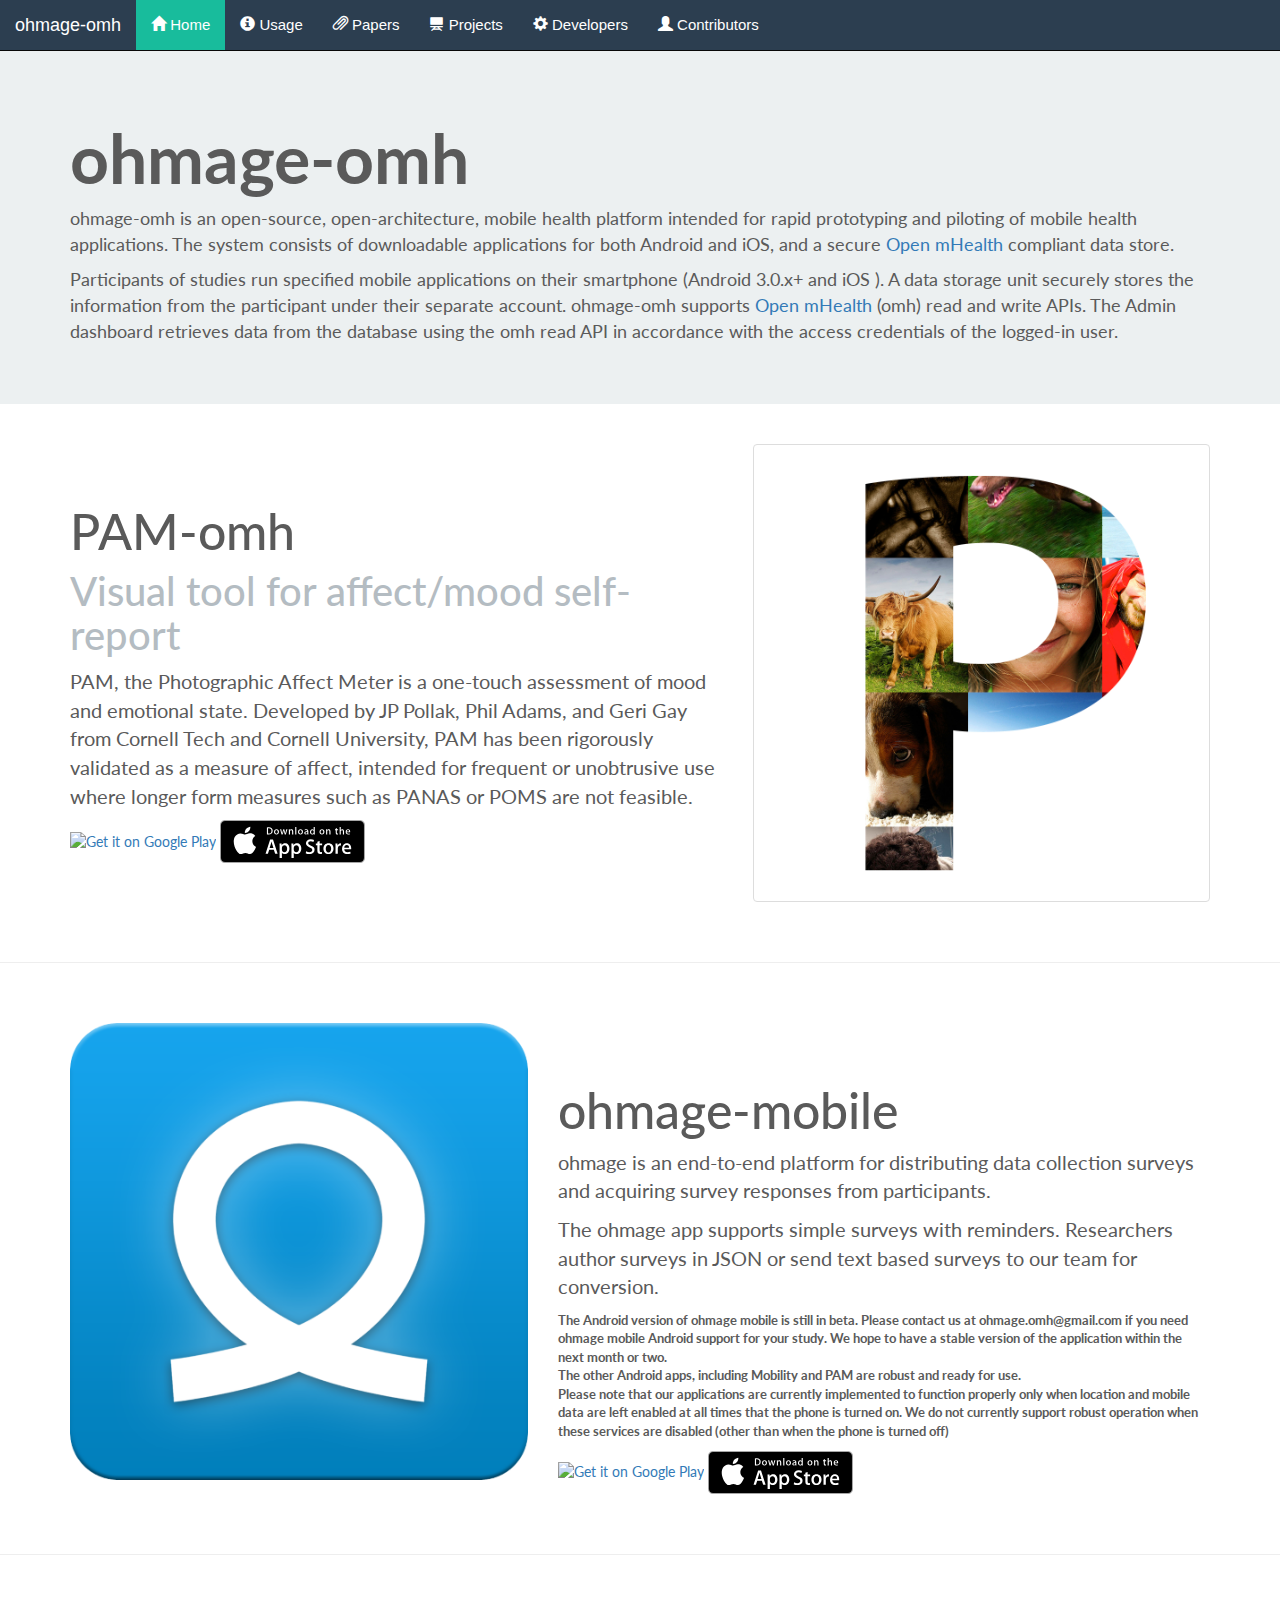
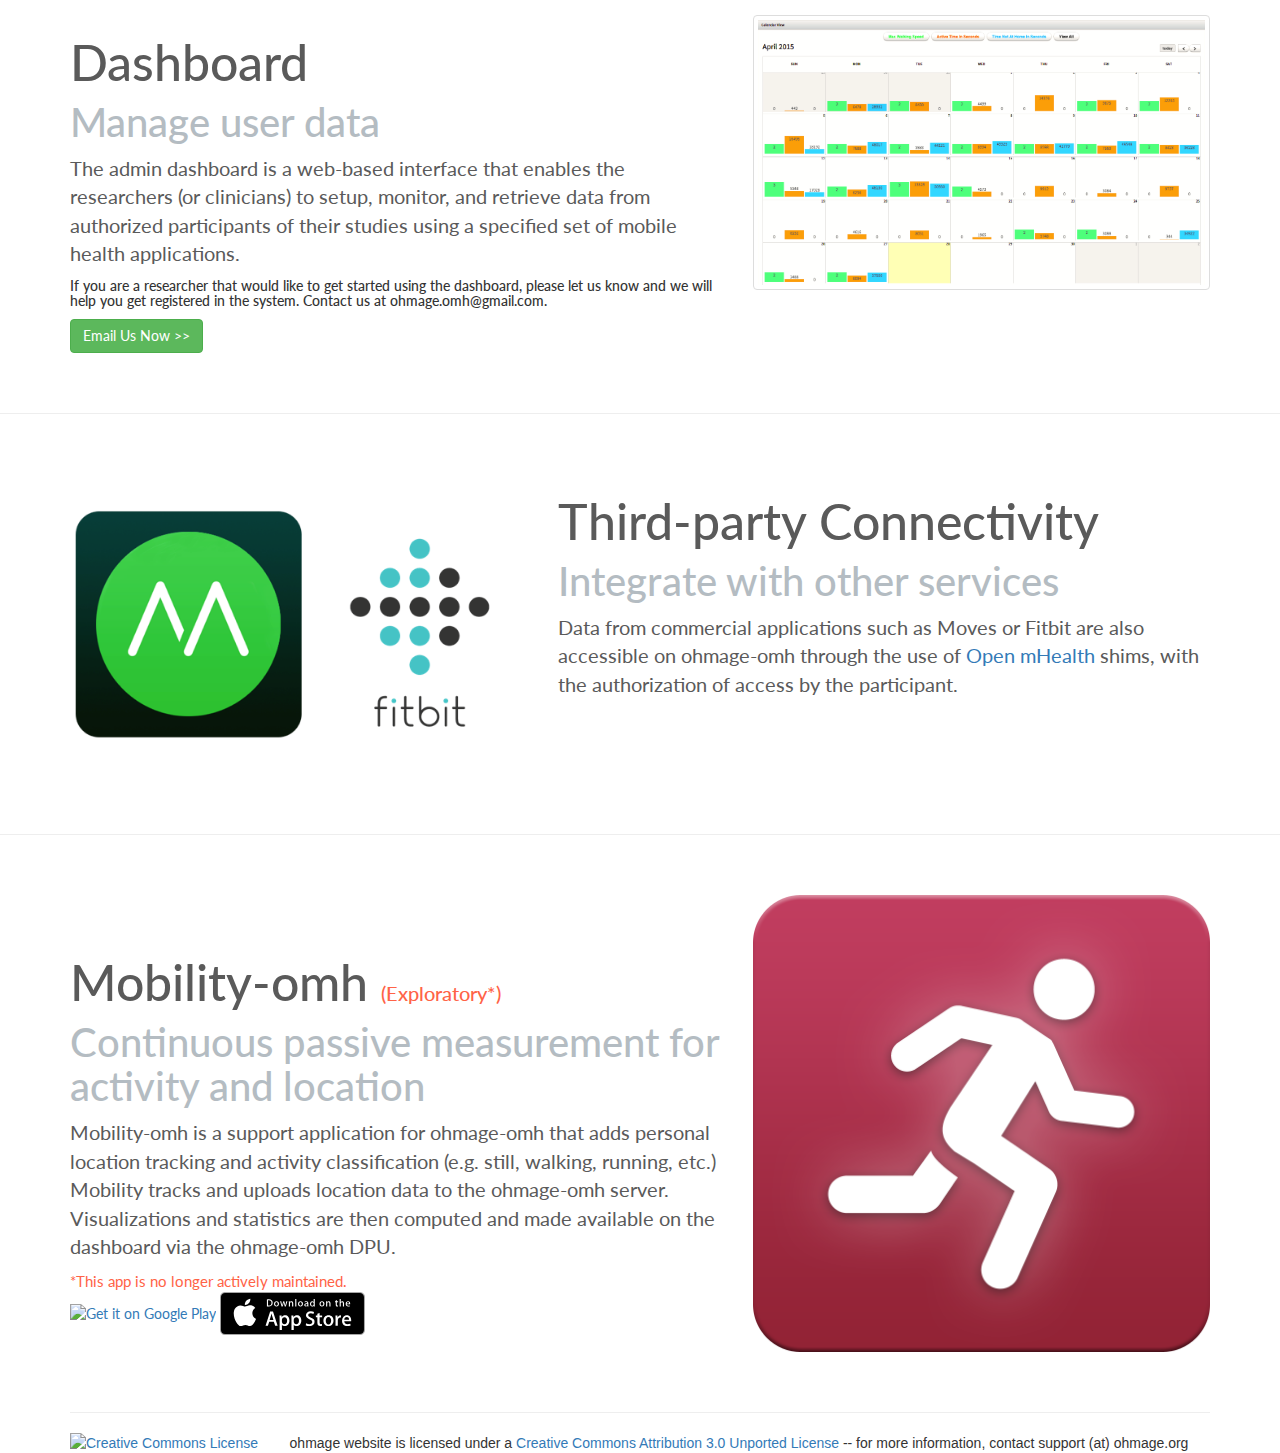
==== commit f7605592: "Move Mobility to the bottom of the page and added status" ====
--- a/index.html
+++ b/index.html
@@ -93,27 +93,6 @@
   </div>
 
   <div class="display-page">
-    <div class="right-img-page container">
-      <div class="row">
-        <div class="col-md-5">
-          <img src="static/images/mobility.png" class="img-rounded img-responsive" width="500" height="500">
-        </div>
-
-        <div class="col-md-7 more-padding-h1">
-          <h1>Mobility-omh</h1>
-          <h4>Continuous passive measurement for activity and location</h4>
-          <p>Mobility-omh is a support application for ohmage-omh that adds personal location tracking and activity classification (e.g. still, walking, running, etc.) Mobility tracks and uploads location data to the ohmage-omh server. Visualizations and statistics are then computed and made available on the dashboard via the ohmage-omh DPU.</p>
-
-          <a class="store_link play" target="_blank" href="https://play.google.com/store/apps/details?id=io.smalldatalab.android.mobility">
-            <img alt="Get it on Google Play" src="https://play.google.com/intl/en_us/badges/images/generic/en-play-badge.png" />
-          </a>
-          <a class="store_link play" target="_blank" href="https://appsto.re/us/Dcft5.i"><img src="Download_on_the_App_Store_Badge_US-UK_135x40.svg" height='43'></a>
-        </div>
-      </div>
-    </div>
-
-    <hr>
-
     <div class="left-img-page container">
       <div class="row">
         <div class="col-md-7 more-padding-h1">
@@ -121,7 +100,7 @@
           <h4>Visual tool for affect/mood self-report</h4>
           <p>PAM, the Photographic Affect Meter is a one-touch assessment of mood and emotional state. Developed by JP Pollak, Phil Adams, and Geri Gay from Cornell Tech and Cornell University, PAM has been rigorously validated as a measure of affect, intended for frequent or unobtrusive use where longer form measures such as PANAS or POMS are not feasible.</p>
           <a class="store_link play" target="_blank" href="https://play.google.com/store/apps/details?id=io.smalldatalab.android.pam">
-            <img alt="Get it on Google Play" src="https://play.google.com/intl/en_us/badges/images/generic/en-play-badge.png" />
+            <img alt="Get it on Google Play" src="https://play.google.com/intl/en_us/badges/images/generic/en-play-badge.png" height='43'/>
           </a>
           <a class="store_link play" target="_blank" href="https://appsto.re/us/pQun5.i"><img src="Download_on_the_App_Store_Badge_US-UK_135x40.svg" height='43'></a>
         </div>
@@ -156,7 +135,7 @@
             </p>
 
             <a class="store_link play" target="_blank" href="https://play.google.com/store/apps/details?id=io.smalldatalab.android.ohmage">
-              <img alt="Get it on Google Play" src="https://play.google.com/intl/en_us/badges/images/generic/en-play-badge.png" />
+              <img alt="Get it on Google Play" src="https://play.google.com/intl/en_us/badges/images/generic/en-play-badge.png" height='43'/>
             </a>
 
             <a class="store_link itunes" href="https://appsto.re/us/Dpvn5.i" target="itunes_store"><img src="Download_on_the_App_Store_Badge_US-UK_135x40.svg" height='43'></a>
@@ -200,6 +179,28 @@
             <!-- <button class="btn btn-success">Learn More >></button> -->
           </a>
 
+        </div>
+      </div>
+    </div>
+
+    <hr>
+
+    <div class="left-img-page container">
+      <div class="row">
+        <div class="col-md-7 more-padding-h1">
+          <h1>Mobility-omh <span style="color: #FF6347; font-size: 20px;">(Exploratory*)</span></h1>
+          <h4>Continuous passive measurement for activity and location</h4>
+          <p>Mobility-omh is a support application for ohmage-omh that adds personal location tracking and activity classification (e.g. still, walking, running, etc.) Mobility tracks and uploads location data to the ohmage-omh server. Visualizations and statistics are then computed and made available on the dashboard via the ohmage-omh DPU.</p>
+          <footer style="color: #FF6347; font-size: 15px;">*This app is no longer actively maintained.</footer>
+
+          <a class="store_link play" target="_blank" href="https://play.google.com/store/apps/details?id=io.smalldatalab.android.mobility">
+            <img alt="Get it on Google Play" src="https://play.google.com/intl/en_us/badges/images/generic/en-play-badge.png" height='43'/>
+          </a>
+          <a class="store_link play" target="_blank" href="https://appsto.re/us/Dcft5.i"><img src="Download_on_the_App_Store_Badge_US-UK_135x40.svg" height='43'></a>
+        </div>
+
+        <div class="col-md-5">
+          <img src="static/images/mobility.png" class="img-rounded img-responsive" width="500" height="500">
         </div>
       </div>
     </div>
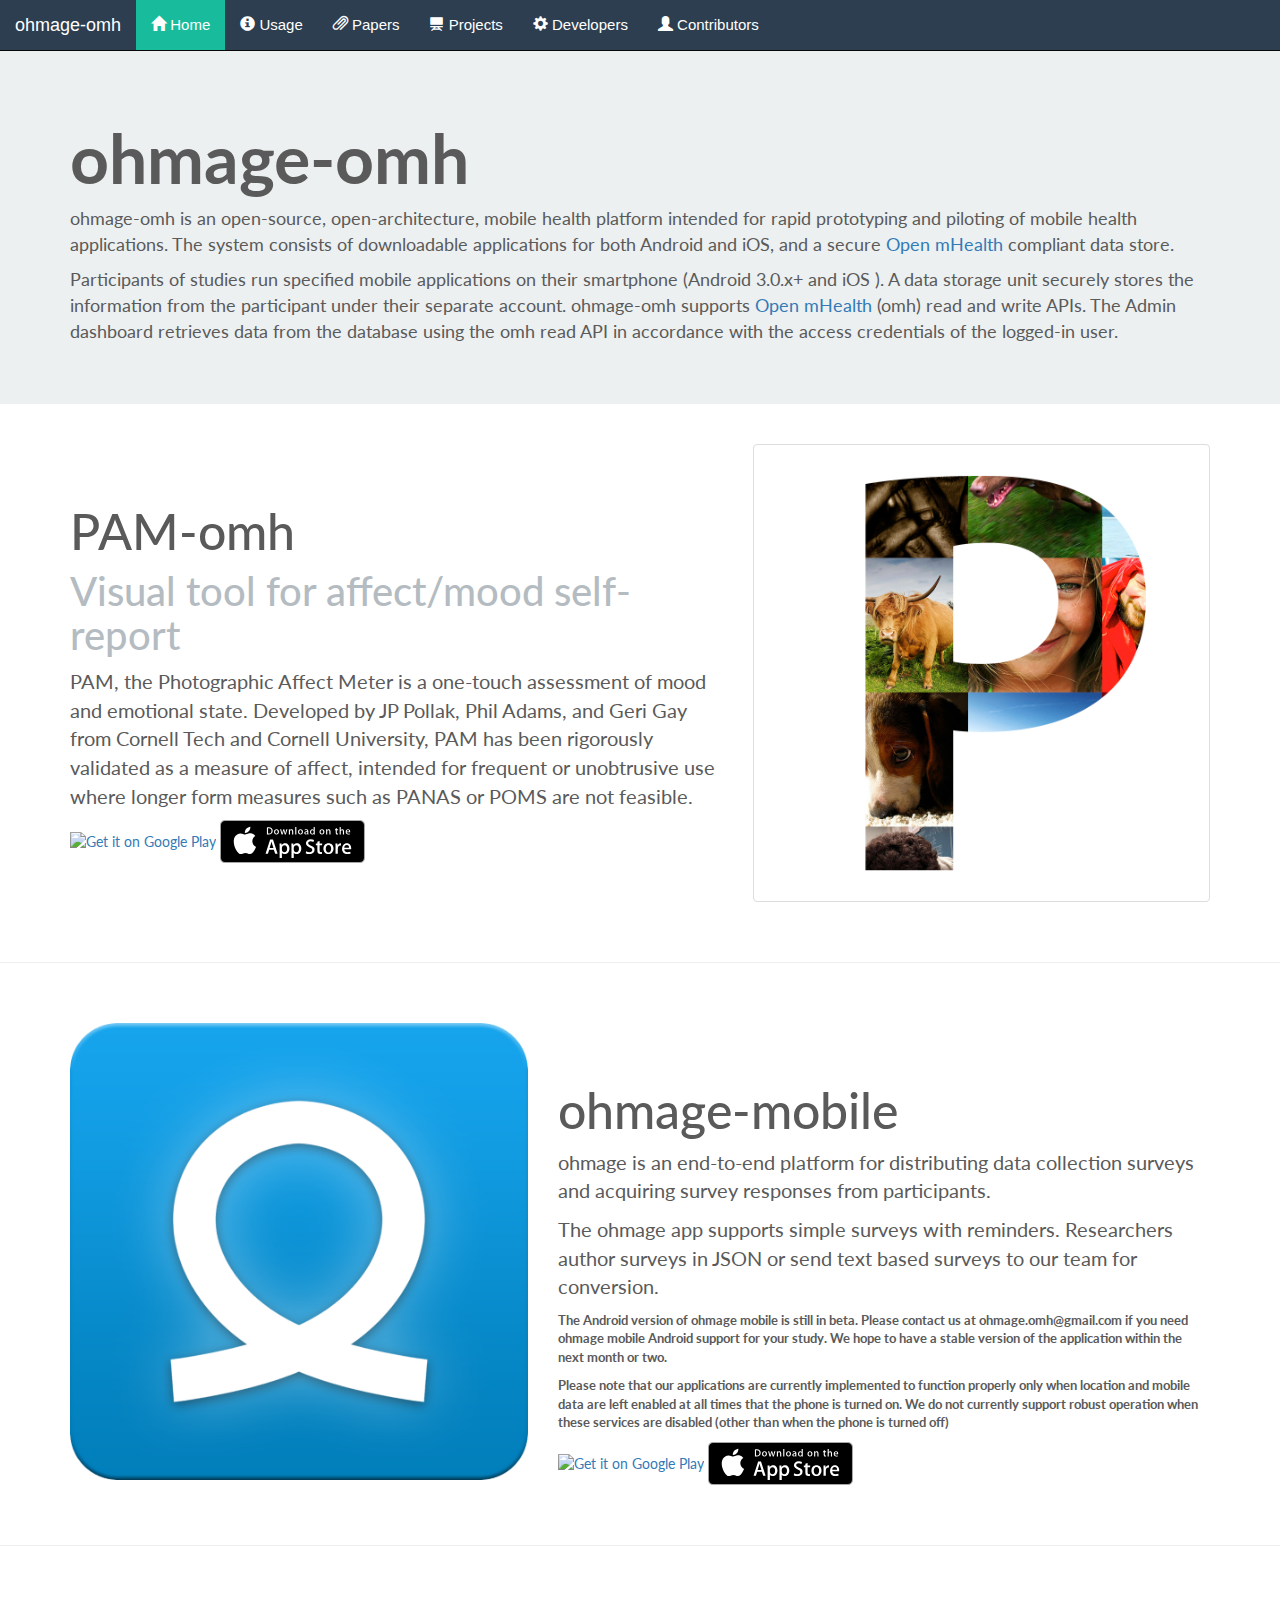
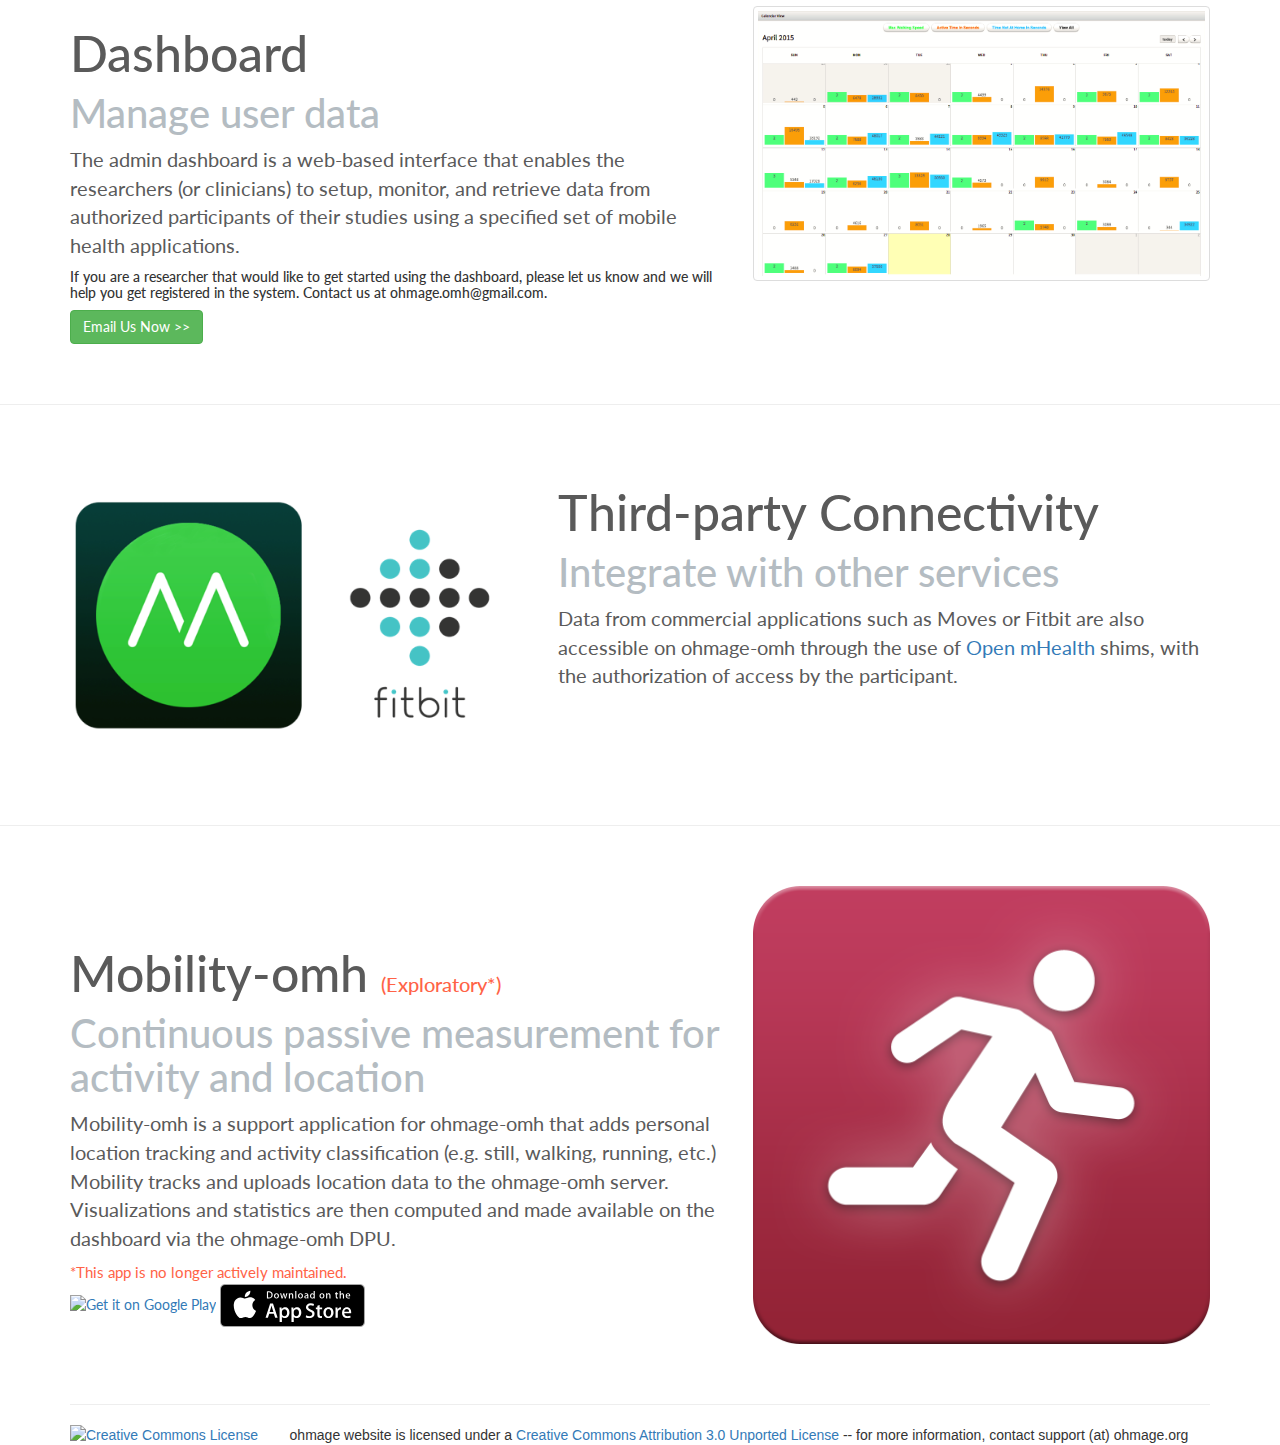
==== commit a4bb59d7: "Delete the sentence that mentioned Mobility" ====
--- a/index.html
+++ b/index.html
@@ -129,8 +129,8 @@
             <p style="font-size: 13px; font-weight: bold;">
             The Android version of ohmage mobile is still in beta. Please contact us at ohmage.omh@gmail.com if you need ohmage mobile Android support for your study. We hope to have a stable version of the application within the next month or two.<br>
 
-            The other Android apps, including Mobility and PAM are robust and ready for use.<br>
-
+            </p>
+            <p style="font-size: 13px; font-weight: bold;">
             Please note that our applications are currently implemented to function properly only when location and mobile data are left enabled at all times that the phone is turned on. We do not currently support robust operation when these services are disabled (other than when the phone is turned off)
             </p>
 
